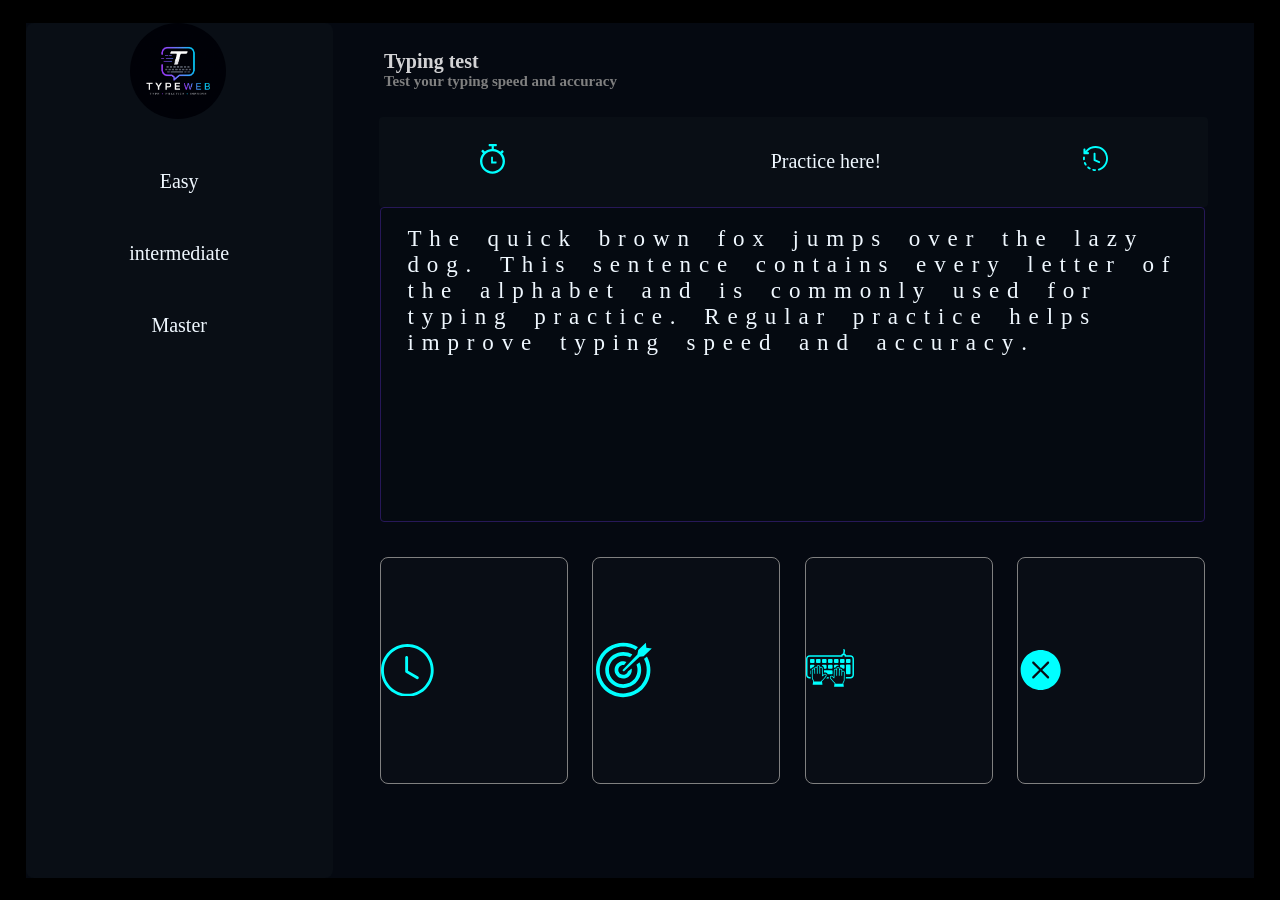
==== index.html @ 0b94d97a "Add files via upload" ====
<!DOCTYPE html>
<html lang="en">

<head>
    <meta charset="UTF-8">
    <meta name="viewport" content="width=device-width, initial-scale=1.0">
    <title>Typing guru</title>
    <link rel="shortcut icon" href="mylogo.png" type="image/x-icon">
    <link rel="stylesheet" href="style.css">
</head>

<body>
    <div class="container">
        <div class="left">
            <div class="lefthead">
                <img src="mylogo.png">
                <h2></h2>
            </div>
            <ul>
                <li class="easy">Easy</li>
                <li class="intermediate">intermediate</li>
                <li class="master">Master</li>
            </ul>
        </div>
        <div class="right">
            <div class="nav">
                <div class="text">
                    <h2>Typing test</h2>
                    <h3>Test your typing speed and accuracy</h3>
                </div>


            </div>
            <div class="timewrap">
                <div class="timebar">
                    <div class="timedisplay">
                        <div class="re ">
                            <?xml version="1.0" encoding="utf-8"?><svg version="1.1" id="Layer_1"
                                xmlns="http://www.w3.org/2000/svg" xmlns:xlink="http://www.w3.org/1999/xlink" x="0px"
                                y="0px" viewBox="0 0 102.85 122.88" style="enable-background:new 0 0 102.85 122.88"
                                xml:space="preserve">
                                <style type="text/css">
                                    .st0 {
                                        fill-rule: evenodd;
                                        clip-rule: evenodd;
                                    }
                                </style>
                                <g>
                                    <path class="st0"
                                        d="M56.91,20.32C67.15,21.4,76.5,25.5,84.05,31.7l5.21-5.44c1.06-1.11,2.84-1.13,3.95-0.06l3.5,3.4 c1.1,1.07,1.12,2.84,0.06,3.94l-5.35,5.58c7.15,8.83,11.44,20.08,11.44,32.32c0,28.4-23.03,51.43-51.43,51.43 C23.03,122.88,0,99.85,0,71.45C0,58.63,4.7,46.9,12.46,37.89l-6.02-5.66c-1.12-1.05-1.15-2.83-0.09-3.94l3.37-3.53 c1.06-1.11,2.83-1.14,3.94-0.09l6.41,6.03c7.81-6.02,17.39-9.84,27.83-10.54V9h-9.9c-1.32,0-2.4-1.08-2.4-2.4V2.4 c0-1.32,1.08-2.4,2.4-2.4h28.8c1.32,0,2.4,1.08,2.4,2.4v4.2c0,1.32-1.08,2.4-2.4,2.4h-9.9V20.32L56.91,20.32z M47.24,52.63h4.39 c0.8,0,1.46,0.66,1.46,1.46v18.35h13.51c0.8,0,1.46,0.66,1.46,1.46v4.39c0,0.8-0.66,1.46-1.46,1.46H45.78V77.6v-5.16V54.09 C45.78,53.28,46.44,52.63,47.24,52.63L47.24,52.63z M51.43,29.69c23.06,0,41.76,18.7,41.76,41.76c0,23.06-18.7,41.76-41.76,41.76 c-23.06,0-41.76-18.7-41.76-41.76C9.67,48.39,28.37,29.69,51.43,29.69L51.43,29.69z" />
                                </g>
                            </svg>

                        </div>
                        <div class="timebox"></div>
                    </div>
                    <div class="practice">Practice here!</div>
                    <div class="re next"><svg xmlns="http://www.w3.org/2000/svg" shape-rendering="geometricPrecision"
                            text-rendering="geometricPrecision" image-rendering="optimizeQuality" fill-rule="evenodd"
                            clip-rule="evenodd" viewBox="0 0 512 512.44">
                            <path fill-rule="nonzero"
                                d="M216.81 155.94c0-10.96 8.88-19.84 19.84-19.84 10.95 0 19.83 8.88 19.83 19.84v120.75l82.65 36.33c10.01 4.41 14.56 16.1 10.15 26.11-4.41 10.02-16.1 14.56-26.11 10.15l-93.5-41.1c-7.51-2.82-12.86-10.07-12.86-18.57V155.94zM9.28 153.53c-.54-1.88-.83-3.87-.83-5.92l.16-73.41c0-11.84 9.59-21.43 21.43-21.43 11.83 0 21.43 9.59 21.43 21.43l-.06 27.86a255.053 255.053 0 0144.08-45.53c16.78-13.47 35.57-25.04 56.18-34.24 64.6-28.81 134.7-28.73 195.83-5.31 60.67 23.24 112.56 69.47 141.51 133.25.56 1.01 1.03 2.07 1.41 3.17 28.09 64.15 27.83 133.6 4.6 194.21-22.33 58.29-65.87 108.46-125.8 137.98-.38.22-.76.42-1.16.62-12.44 6.14-25.46 11.26-38.74 15.3-4.96 1.46-10.12.99-14.68-1.46-15.1-8.13-12.86-30.46 3.53-35.45 8.78-2.7 17.32-5.87 25.67-9.6.41-.21.84-.4 1.27-.58 2-.91 3.99-1.85 5.96-2.82.53-.26 1.07-.5 1.62-.71 50.62-25.1 87.42-67.61 106.34-116.98 19.93-52.04 20.04-111.64-4.41-166.46l-.01-.02c-24.46-54.82-68.84-94.54-120.82-114.45-52.04-19.94-111.63-20.04-166.45 4.41a217.791 217.791 0 00-47.75 29.11 216.133 216.133 0 00-37.71 39.04l17.1-.97c11.83-.65 21.96 8.42 22.61 20.26.65 11.83-8.42 21.96-20.26 22.61l-69.71 3.94c-11.02.6-20.56-7.21-22.34-17.85zm237.66 358.9c17.55.55 26.69-20.55 14.26-32.98-3.57-3.45-7.9-5.35-12.86-5.56-11.92-.39-23.48-1.72-35.19-4.01-7.52-1.44-14.84 1.44-19.39 7.59-8.15 11.46-1.97 27.43 11.85 30.22a256.37 256.37 0 0041.33 4.74zm-119.12-34.22c11.75 6.79 26.54-.08 28.81-13.5 1.23-7.97-2.34-15.6-9.26-19.74-10.27-5.99-19.83-12.71-28.99-20.28-13.76-11.34-34.16.32-31.36 17.95.81 4.7 3.05 8.59 6.69 11.68a255.166 255.166 0 0034.11 23.89zm-88.67-86.32c8.88 14.11 30.17 11.17 34.88-4.84 1.51-5.36.76-10.83-2.17-15.57-6.29-10.03-11.7-20.52-16.31-31.43-6.2-14.74-26.7-15.97-34.56-2.04-2.94 5.15-3.3 11.48-1 16.94 5.36 12.77 11.8 25.21 19.16 36.94zM.66 274.2c.62 8.63 6.81 15.71 15.27 17.51 12.64 2.53 23.99-7.36 23.19-20.23-.85-11.87-.73-23.54.32-35.4.59-7.04-2.49-13.66-8.31-17.67-12.22-8.25-28.69-.5-30.08 14.17a257.06 257.06 0 00-.39 41.62z" />
                        </svg>
                    </div>


                </div>

            </div>
            <div class="para"></div>
            <div class="foot">
                <div class="box one">
                    <div class="onelogo">
                        <?xml version="1.0" encoding="utf-8"?><svg class="oneicon" version="1.1" id="Layer_1"
                            xmlns="http://www.w3.org/2000/svg" xmlns:xlink="http://www.w3.org/1999/xlink" x="0px"
                            y="0px" viewBox="0 0 237.54 237.54" style="enable-background:new 0 0 237.54 237.54"
                            xml:space="preserve">
                            <g>
                                <path
                                    d="M118.77,0c32.8,0,62.49,13.29,83.98,34.79c21.49,21.49,34.79,51.19,34.79,83.98s-13.29,62.49-34.79,83.98 c-21.49,21.49-51.19,34.79-83.98,34.79c-32.8,0-62.49-13.29-83.98-34.79C13.29,181.26,0,151.56,0,118.77s13.29-62.49,34.79-83.98 C56.28,13.29,85.97,0,118.77,0L118.77,0z M109.06,60.2c0-3.59,2.91-6.5,6.5-6.5s6.5,2.91,6.5,6.5v60l45.14,26.76 c3.08,1.82,4.11,5.8,2.29,8.89c-1.82,3.08-5.8,4.11-8.89,2.29l-47.99-28.45c-2.11-1.08-3.55-3.27-3.55-5.79V60.2L109.06,60.2z M193.56,43.98C174.42,24.84,147.98,13,118.77,13c-29.21,0-55.65,11.84-74.79,30.98C24.84,63.12,13,89.56,13,118.77 c0,29.21,11.84,55.65,30.98,74.79c19.14,19.14,45.58,30.98,74.79,30.98c29.21,0,55.65-11.84,74.79-30.98 c19.14-19.14,30.98-45.58,30.98-74.79C224.54,89.56,212.7,63.12,193.56,43.98L193.56,43.98z" />
                            </g>
                        </svg>
                    </div>
                    <div class="onetext"></div>
                </div>
                <div class="box two">
                    <div class="twologo">
                        <?xml version="1.0" encoding="utf-8"?><svg class="twologoicon" version="1.1" id="Layer_1"
                            xmlns="http://www.w3.org/2000/svg" xmlns:xlink="http://www.w3.org/1999/xlink" x="0px"
                            y="0px" width="122.88px" height="119.853px" viewBox="0 0 122.88 119.853"
                            enable-background="new 0 0 122.88 119.853" xml:space="preserve">
                            <g>
                                <path
                                    d="M59.927,0h0.009v0.002c5.902,0.001,11.606,0.855,16.99,2.446c0.861,0.254,1.73,0.534,2.605,0.836 c4.428,1.532,8.614,3.565,12.491,6.029c0.273,0.173,0.354,0.535,0.182,0.808c-0.018,0.027-0.039,0.054-0.06,0.078l-4.288,5.498 c-0.19,0.244-0.536,0.296-0.788,0.125l-0.01-0.006c-1.09-0.673-2.216-1.31-3.372-1.909c-1.165-0.602-2.349-1.16-3.55-1.669 l-0.002-0.001v0.001c-6.206-2.633-13.035-4.09-20.208-4.09h-0.006V8.146c-7.146,0-13.958,1.451-20.152,4.071 c-1.012,0.428-2.005,0.886-2.975,1.371c-5.007,2.504-9.555,5.801-13.48,9.726l-0.004,0.004l-0.027,0.025 c-1.302,1.304-2.535,2.677-3.692,4.113c-1.164,1.445-2.255,2.956-3.262,4.524c-5.177,8.06-8.181,17.652-8.181,27.946v0.006H8.145 c0,7.146,1.451,13.958,4.071,20.152c0.428,1.013,0.886,2.005,1.371,2.975c2.504,5.006,5.801,9.555,9.727,13.48l0.004,0.004 l0.022,0.023c1.304,1.303,2.679,2.537,4.116,3.695c1.445,1.165,2.956,2.255,4.525,3.262c8.06,5.177,17.653,8.181,27.946,8.181 h0.006v0.003c7.148-0.001,13.958-1.451,20.152-4.071c1.013-0.428,2.005-0.886,2.975-1.371c5.007-2.504,9.556-5.801,13.48-9.726 l0.005-0.005l0.03-0.029c1.3-1.303,2.532-2.674,3.688-4.108c1.165-1.445,2.255-2.957,3.262-4.525 c5.178-8.06,8.181-17.652,8.181-27.945v-0.01h0.003c-0.001-4.319-0.532-8.521-1.533-12.537c-0.166-0.669-0.341-1.318-0.523-1.946 c-0.962-3.307-2.247-6.479-3.814-9.478c-0.136-0.259-0.058-0.573,0.172-0.741l5.541-4.381c0.252-0.2,0.619-0.157,0.818,0.096 c0.018,0.022,0.033,0.046,0.046,0.07L112.418,31l0.004,0.008l0.006,0.012l0.001,0c0.661,1.198,1.285,2.425,1.866,3.676 c0.582,1.252,1.121,2.525,1.615,3.814c2.547,6.652,3.943,13.874,3.943,21.418v0.006h-0.002c-0.001,8.271-1.679,16.154-4.711,23.321 c-0.491,1.163-1.021,2.312-1.588,3.443c-2.903,5.805-6.717,11.069-11.251,15.604l-0.004,0.004l-0.022,0.02 c-1.512,1.511-3.105,2.94-4.771,4.283c-1.673,1.349-3.421,2.609-5.234,3.774c-9.33,5.992-20.433,9.471-32.344,9.471h-0.006v-0.002 c-8.271-0.001-16.154-1.679-23.321-4.711c-1.163-0.491-2.312-1.022-3.444-1.589c-5.804-2.902-11.069-6.717-15.604-11.25 l-0.004-0.005l-0.028-0.029c-1.508-1.51-2.935-3.1-4.275-4.763c-1.348-1.673-2.609-3.421-3.773-5.234 C3.479,82.939,0,71.837,0,59.927V59.92h0.002c0.001-8.271,1.679-16.153,4.71-23.321c0.492-1.163,1.022-2.311,1.589-3.444 c2.902-5.804,6.717-11.068,11.25-15.603l0.004-0.004l0.026-0.023c1.51-1.509,3.103-2.938,4.766-4.279 c1.674-1.348,3.421-2.609,5.235-3.773C36.915,3.478,48.017,0,59.927,0L59.927,0z M93.067,16.299l16.77-16.024l1.117,10.807 l11.926,1.491l-17.958,17.401l-8.738,0.75L61.316,63.154l-3.213-2.767l33.027-34.5L93.067,16.299L93.067,16.299z M59.927,40.958 h0.015v0.002c1.128,0.001,2.226,0.098,3.283,0.284c0.123,0.022,0.297,0.055,0.517,0.1h0.003l0,0c0.88,0.18,1.742,0.423,2.579,0.723 c0.304,0.108,0.462,0.442,0.353,0.746c-0.021,0.06-0.053,0.114-0.09,0.162l0.001,0.001l-4.681,6.004 c-0.131,0.169-0.339,0.244-0.538,0.218V49.2l-0.027-0.004v0.001l-0.208-0.025l-0.018-0.003l-0.18-0.019l-0.015-0.002 c-0.312-0.027-0.643-0.042-0.994-0.042h-0.006v-0.003c-1.491,0.001-2.915,0.305-4.209,0.853c-0.214,0.091-0.422,0.187-0.621,0.286 c-1.042,0.521-1.992,1.21-2.815,2.033l-0.004,0.004l-0.027,0.024c-0.264,0.266-0.514,0.547-0.75,0.84 c-0.243,0.301-0.471,0.618-0.682,0.946c-1.08,1.682-1.706,3.687-1.706,5.837v0.006h-0.003c0.001,1.493,0.305,2.916,0.853,4.209 c0.091,0.215,0.187,0.423,0.286,0.621c0.521,1.043,1.211,1.992,2.033,2.814l0.004,0.005l0.024,0.025 c0.266,0.264,0.547,0.516,0.84,0.751c0.301,0.243,0.618,0.472,0.946,0.683c1.683,1.079,3.688,1.706,5.837,1.706h0.006v0.002 c1.493,0,2.917-0.304,4.209-0.852c0.215-0.091,0.422-0.187,0.621-0.286c1.043-0.522,1.992-1.211,2.814-2.034l0.005-0.005 l0.02-0.019c0.146-0.147,0.288-0.296,0.419-0.443s0.268-0.312,0.408-0.49c0.678-0.86,1.229-1.824,1.621-2.861 c0.045-0.121,0.126-0.219,0.227-0.284l7.564-5.982c0.253-0.2,0.619-0.157,0.819,0.096c0.07,0.089,0.109,0.192,0.121,0.297h0.003 l0.005,0.045l0.002,0.031l0.024,0.25v0.007h0.002l0.022,0.272v0.005c0.035,0.48,0.055,0.957,0.055,1.431v0.006h-0.003 c-0.001,2.617-0.532,5.111-1.491,7.379c-0.154,0.365-0.323,0.729-0.503,1.09c-0.921,1.839-2.127,3.506-3.56,4.938l-0.004,0.004 l-0.032,0.027c-0.472,0.47-0.968,0.917-1.485,1.334c-0.53,0.426-1.084,0.826-1.656,1.193c-2.954,1.896-6.466,2.997-10.234,2.997 h-0.006v-0.003c-2.617-0.001-5.111-0.532-7.378-1.491c-0.365-0.154-0.73-0.323-1.09-0.503c-1.839-0.921-3.506-2.127-4.938-3.559 l-0.004-0.004l-0.033-0.036c-0.468-0.471-0.912-0.966-1.328-1.482c-0.427-0.53-0.826-1.083-1.194-1.656 c-1.896-2.953-2.997-6.466-2.997-10.233V59.92h0.002c0.001-2.616,0.533-5.11,1.491-7.377c0.155-0.365,0.323-0.729,0.503-1.09 c0.919-1.836,2.125-3.502,3.559-4.936l0.001-0.001l-0.001-0.001l0.004-0.004c0.475-0.474,0.982-0.929,1.518-1.361 c0.53-0.427,1.083-0.826,1.656-1.194C52.647,42.059,56.161,40.958,59.927,40.958L59.927,40.958z M60.92,49.148 c-0.307-0.038-0.531-0.31-0.512-0.618L60.92,49.148L60.92,49.148z M59.927,20.31h0.01v0.002c3.544,0.001,6.977,0.467,10.238,1.338 c0.531,0.142,1.059,0.295,1.582,0.459c2.685,0.838,5.251,1.958,7.661,3.323c0.28,0.159,0.379,0.516,0.22,0.796 c-0.015,0.024-0.03,0.049-0.048,0.071l-0.003,0.003l-4.344,5.572c-0.182,0.232-0.505,0.29-0.753,0.147l-0.014-0.007 c-0.588-0.307-1.201-0.604-1.838-0.884c-0.641-0.283-1.285-0.543-1.931-0.779c-3.359-1.226-6.991-1.895-10.781-1.895h-0.006v-0.002 c-4.343,0-8.482,0.883-12.247,2.475c-0.594,0.252-1.198,0.531-1.808,0.835l-0.046,0.021c-3.023,1.519-5.771,3.514-8.146,5.888 l-0.004,0.004L37.646,37.7c-0.787,0.789-1.534,1.623-2.235,2.493c-0.707,0.878-1.37,1.797-1.982,2.75 c-3.145,4.898-4.97,10.728-4.97,16.983v0.006h-0.002c0,4.343,0.883,8.483,2.475,12.247c0.26,0.616,0.539,1.22,0.833,1.808 c1.521,3.041,3.525,5.805,5.911,8.191l0.004,0.004c0.802,0.803,1.643,1.559,2.515,2.261c0.878,0.707,1.797,1.37,2.75,1.982 c4.898,3.146,10.729,4.97,16.983,4.97h0.006v0.002c4.343,0,8.483-0.882,12.248-2.474c0.616-0.261,1.22-0.539,1.808-0.834 c3.041-1.521,5.805-3.524,8.191-5.911l0.004-0.004c0.803-0.803,1.559-1.643,2.261-2.515c0.707-0.879,1.37-1.797,1.982-2.751 c3.147-4.899,4.972-10.729,4.972-16.982h-0.002v-0.015h0.002c0-1.941-0.178-3.845-0.516-5.691c-0.051-0.276-0.111-0.578-0.18-0.899 c-0.327-1.535-0.766-3.024-1.303-4.456c-0.096-0.257,0-0.539,0.217-0.687l5.663-4.478c0.253-0.2,0.619-0.157,0.818,0.096 c0.03,0.039,0.054,0.078,0.073,0.12l0.001,0l0.004,0.01l0.004,0.008l0.001-0.001c0.295,0.669,0.579,1.365,0.85,2.086 c0.267,0.712,0.513,1.427,0.734,2.143c1.155,3.719,1.778,7.67,1.778,11.763v0.006h-0.003c0,5.467-1.109,10.678-3.113,15.415 c-0.324,0.767-0.676,1.527-1.051,2.277c-1.919,3.838-4.44,7.318-7.437,10.314l-0.005,0.004l-0.022,0.021 c-0.998,0.995-2.048,1.939-3.146,2.824c-1.106,0.892-2.262,1.725-3.46,2.494c-6.17,3.962-13.509,6.261-21.381,6.261h-0.006V99.54 c-5.467-0.001-10.678-1.109-15.416-3.113c-0.767-0.325-1.527-0.676-2.277-1.051c-3.837-1.92-7.318-4.44-10.315-7.437l-0.004-0.004 l-0.028-0.03c-0.993-0.995-1.934-2.043-2.816-3.139c-0.892-1.106-1.725-2.262-2.495-3.46c-3.962-6.169-6.261-13.509-6.261-21.38 V59.92h0.002c0.001-5.467,1.111-10.678,3.115-15.416c0.324-0.767,0.675-1.527,1.05-2.277c1.918-3.835,4.439-7.314,7.436-10.312 l0.001-0.001l-0.001-0.001l0.004-0.004l0.026-0.024c0.996-0.995,2.046-1.937,3.142-2.82c1.107-0.892,2.262-1.725,3.46-2.494 C44.715,22.609,52.056,20.31,59.927,20.31L59.927,20.31z" />
                            </g>
                        </svg>
                    </div>
                    <div class="twotext"></div>
                </div>
                <div class="box three">
                    <div class="logothree">
                        <?xml version="1.0" encoding="utf-8"?><svg class="threeicon" version="1.1" id="Layer_1"
                            xmlns="http://www.w3.org/2000/svg" xmlns:xlink="http://www.w3.org/1999/xlink" x="0px"
                            y="0px" viewBox="0 0 122.88 96.67" style="enable-background:new 0 0 122.88 96.67"
                            xml:space="preserve">
                            <g>
                                <path
                                    d="M19.05,50.25c0.83-0.01,1.62,0.23,2.28,0.65l-0.02-1.12c-0.02-1.15,0.44-2.19,1.19-2.95c0.75-0.76,1.78-1.24,2.93-1.26 c0,0,0,0,0.01,0c0.85-0.01,1.68,0.24,2.39,0.72l-0.01-0.9c-0.02-1.15,0.44-2.19,1.19-2.95c0.75-0.76,1.78-1.24,2.93-1.26 s2.19,0.44,2.95,1.19c0.76,0.75,1.24,1.78,1.26,2.93v0.91c0.66-0.46,1.46-0.74,2.32-0.75c1.15-0.02,2.19,0.44,2.95,1.19 c0.76,0.75,1.24,1.78,1.26,2.93l0.24,15.2c0.06,0.35,0.09,0.69,0.09,1.04l0,0l0.02,1.16l0.1-0.1c0.71-0.68,1.4-1.39,1.66-1.66 c1.75-1.8,3.66-2.2,5.18-1.73c0.68,0.21,1.29,0.59,1.76,1.1c0.47,0.5,0.82,1.14,1,1.84c0.42,1.68-0.09,3.8-2.16,5.69 c-3.38,3.38-5.56,7.27-9.64,10.28l0.13,1.13h0.09l1.01,7.89H17.08l1.14-7.89h0.12l0.17-1.22c-1.3-2.79-3.24-5.3-3.28-8.36 c-0.1-8.02-0.19-11.46-0.29-19.48c-0.02-1.15,0.44-2.19,1.19-2.95C16.87,50.75,17.9,50.27,19.05,50.25L19.05,50.25L19.05,50.25 L19.05,50.25z M95.03,55.5c-0.83-0.01-1.62,0.23-2.28,0.65l0.02-1.12c0.02-1.15-0.44-2.19-1.19-2.95 c-0.75-0.76-1.78-1.24-2.93-1.26c0,0,0,0-0.01,0c-0.85-0.01-1.68,0.24-2.39,0.72l0.01-0.9c0.02-1.15-0.44-2.19-1.19-2.95 s-1.78-1.24-2.93-1.26c-1.15-0.02-2.19,0.44-2.95,1.19c-0.76,0.74-1.24,1.78-1.26,2.93v0.91c-0.66-0.46-1.46-0.74-2.32-0.75 c-1.15-0.02-2.19,0.44-2.95,1.19c-0.76,0.75-1.24,1.78-1.26,2.93l-0.24,15.2c-0.05,0.34-0.09,0.69-0.09,1.04l0,0l-0.02,1.16 l-0.1-0.1c-0.71-0.68-1.4-1.39-1.66-1.66c-1.75-1.8-3.66-2.2-5.18-1.74c-0.68,0.21-1.29,0.59-1.76,1.1c-0.47,0.5-0.82,1.14-1,1.84 c-0.42,1.68,0.09,3.8,2.16,5.69c3.38,3.38,5.56,7.27,9.64,10.28l-0.13,1.13h-0.09l-1.01,7.89h25.05l-1.13-7.89h-0.12l-0.17-1.23 c1.3-2.79,3.24-5.3,3.28-8.36c0.1-8.02,0.2-11.46,0.29-19.48c0.02-1.15-0.44-2.19-1.19-2.95C97.21,55.99,96.18,55.51,95.03,55.5 L95.03,55.5L95.03,55.5L95.03,55.5z M95.06,12.24c0.08-1.55,0.32-3.09,0.55-4.66c0.5-3.3,1.01-1.88-0.11-5.02 c-0.36-0.99,0.16-2.09,1.15-2.44c0.99-0.36,2.09,0.16,2.44,1.15c1.46,4.07,0.88,3.12,0.31,6.88c-0.21,1.39-0.42,2.76-0.5,4.09l0,0 c0.99,0,1.89,0.4,2.54,1.05c0.05,0.05,0.1,0.1,0.14,0.16c0.57,0.64,0.91,1.47,0.91,2.38v0.19h11.33c2.49,0,4.76,1.02,6.4,2.66 c1.64,1.64,2.66,3.91,2.66,6.4v41.35c0,2.49-1.02,4.76-2.66,6.4c-1.64,1.64-3.91,2.66-6.4,2.66h-11.64 c0.02-1.37,0.04-2.62,0.06-3.82h11.58c1.44,0,2.74-0.59,3.69-1.54s1.54-2.25,1.54-3.69V25.09c0-1.44-0.59-2.74-1.54-3.69 c-0.95-0.95-2.25-1.54-3.69-1.54h-13.24c-1.06,0-1.92-0.86-1.92-1.92v-1.87h-4.49v1.87c0,1.06-0.86,1.92-1.92,1.92l0,0H9.06 c-1.44,0-2.74,0.59-3.69,1.54s-1.54,2.25-1.54,3.69v41.35c0,1.44,0.59,2.74,1.54,3.69s2.25,1.54,3.69,1.54h2.85l0.03,2.3 c0.01,0.53,0.05,1.03,0.12,1.52h-3c-2.49,0-4.76-1.02-6.4-2.66C1.02,71.2,0,68.93,0,66.44V25.09c0-2.49,1.02-4.76,2.66-6.4 s3.91-2.66,6.4-2.66h81.27v-0.19c0-0.98,0.4-1.88,1.05-2.53l0,0l0,0l0,0c0.65-0.65,1.55-1.05,2.53-1.05h1.15V12.24L95.06,12.24z M58.41,75.49h-6.52c0.31-0.34,0.64-0.68,0.98-1.02l-0.01-0.01c0.95-0.89,1.67-1.83,2.19-2.79h2.98 C57.85,72.88,57.96,74.18,58.41,75.49L58.41,75.49z M12.26,25.75h7.75c1.06,0,1.92,0.86,1.92,1.92v6.54c0,1.06-0.86,1.92-1.92,1.92 h-7.75c-1.06,0-1.92-0.86-1.92-1.92v-6.54C10.34,26.61,11.2,25.75,12.26,25.75L12.26,25.75L12.26,25.75z M27.61,25.75h7.75 c1.06,0,1.92,0.86,1.92,1.92v6.54c0,1.06-0.86,1.92-1.92,1.92h-7.75c-1.06,0-1.92-0.86-1.92-1.92v-6.54 C25.69,26.61,26.55,25.75,27.61,25.75L27.61,25.75L27.61,25.75z M42.97,25.75h7.75c1.06,0,1.92,0.86,1.92,1.92v6.54 c0,1.06-0.86,1.92-1.92,1.92h-7.75c-1.06,0-1.92-0.86-1.92-1.92v-6.54C41.05,26.61,41.91,25.75,42.97,25.75L42.97,25.75 L42.97,25.75z M58.33,25.75h7.75c1.06,0,1.92,0.86,1.92,1.92v6.54c0,1.06-0.86,1.92-1.92,1.92h-7.75c-1.06,0-1.92-0.86-1.92-1.92 v-6.54C56.41,26.61,57.26,25.75,58.33,25.75L58.33,25.75L58.33,25.75z M73.69,25.75h7.75c1.06,0,1.92,0.86,1.92,1.92v6.54 c0,1.06-0.86,1.92-1.92,1.92h-7.75c-1.06,0-1.92-0.86-1.92-1.92v-6.54C71.77,26.61,72.63,25.75,73.69,25.75L73.69,25.75 L73.69,25.75z M89.04,25.75h7.75c1.06,0,1.92,0.86,1.92,1.92v6.54c0,1.06-0.86,1.92-1.92,1.92h-7.75c-1.06,0-1.92-0.86-1.92-1.92 v-6.54C87.13,26.61,87.99,25.75,89.04,25.75L89.04,25.75L89.04,25.75z M104.4,25.75h7.75c1.06,0,1.92,0.86,1.92,1.92v6.54 c0,1.06-0.86,1.92-1.92,1.92h-7.75c-1.06,0-1.92-0.86-1.92-1.92v-6.54C102.48,26.61,103.34,25.75,104.4,25.75L104.4,25.75 L104.4,25.75z M104.4,39.87h7.75c1.06,0,1.92,0.87,1.92,1.94v20.68c0,1.07-0.86,1.94-1.92,1.94h-7.75c-1.06,0-1.92-0.87-1.92-1.94 V41.81C102.48,40.74,103.34,39.87,104.4,39.87L104.4,39.87L104.4,39.87z M12.26,40.04h7.75c1.06,0,1.92,0.86,1.92,1.92v1.24 c-0.66,0.36-1.26,0.81-1.78,1.35c-0.68,0.7-1.23,1.53-1.6,2.45c-1.87,0.15-3.54,0.98-4.77,2.24c-0.35,0.36-0.67,0.76-0.95,1.19 h-0.57c-1.06,0-1.92-0.86-1.92-1.92v-6.54C10.34,40.9,11.2,40.04,12.26,40.04L12.26,40.04L12.26,40.04z M42.97,40.04h7.75 c1.06,0,1.92,0.86,1.92,1.92v6.54c0,1.06-0.86,1.92-1.92,1.92h-4.74l-0.01-0.84c-0.01-1.02-0.23-1.98-0.6-2.85 c-0.39-0.91-0.96-1.73-1.65-2.41c-0.7-0.69-1.53-1.24-2.45-1.61c-0.07-0.03-0.14-0.06-0.22-0.08v-0.68 C41.05,40.9,41.91,40.04,42.97,40.04L42.97,40.04L42.97,40.04z M58.33,40.04h7.75c1.06,0,1.92,0.86,1.92,1.92v6.54 c0,1.06-0.86,1.92-1.92,1.92h-7.75c-1.06,0-1.92-0.86-1.92-1.92v-6.54C56.41,40.9,57.26,40.04,58.33,40.04L58.33,40.04L58.33,40.04 z M73.69,40.04h7.75c1.06,0,1.92,0.86,1.92,1.92v1.31c-0.38-0.06-0.77-0.1-1.17-0.1c-1.02-0.01-1.98,0.18-2.86,0.53 c-0.92,0.37-1.75,0.92-2.46,1.61c-0.62,0.61-1.14,1.33-1.52,2.14c-0.9,0.03-1.75,0.21-2.54,0.53c-0.36,0.15-0.71,0.32-1.04,0.52 v-6.52C71.77,40.9,72.63,40.04,73.69,40.04L73.69,40.04L73.69,40.04z M89.04,40.04h7.75c1.06,0,1.92,0.86,1.92,1.92v6.54 c0,1.06-0.86,1.92-1.92,1.92h-2.3c-0.17-0.22-0.36-0.43-0.55-0.63c-0.68-0.69-1.5-1.26-2.41-1.65c-0.8-0.34-1.68-0.55-2.61-0.59 c-0.36-0.8-0.86-1.52-1.47-2.14c-0.11-0.11-0.21-0.21-0.33-0.31v-3.13C87.13,40.9,87.99,40.04,89.04,40.04L89.04,40.04L89.04,40.04 z M11.8,64.5c-0.84-0.21-1.46-0.96-1.46-1.87V56.1c0-0.85,0.55-1.57,1.31-1.82c0,0.09,0,0.17,0,0.26c0.05,4.08,0.1,6.94,0.15,9.81 L11.8,64.5L11.8,64.5z M46.04,54.18h20.05c1.05,0,1.9,0.86,1.9,1.92v6.54c0,1.06-0.85,1.92-1.9,1.92H55.54 c-0.1-0.24-0.21-0.48-0.34-0.7c-0.28-0.52-0.63-1.01-1.02-1.45l-0.07-0.08c-0.44-0.48-0.94-0.89-1.49-1.23 c-0.52-0.33-1.11-0.59-1.74-0.79l0,0l-0.01,0c-1.44-0.44-3.04-0.45-4.67,0.09l-0.07,0.02L46.04,54.18L46.04,54.18z M75.08,88.78 l0.21-1.59l0,0c-3.64-3.08-8.99-9.69-10.36-11.1c-0.03-0.03-0.06-0.06-0.09-0.09c-1.05-0.95-2-2.4-1.63-3.88 c0.1-0.39,0.29-0.74,0.54-1.01c0.25-0.27,0.56-0.47,0.93-0.58c0.9-0.27,2.09,0.03,3.28,1.25c0.28,0.28,1,1.02,1.7,1.7 c0.67,0.64,1.35,1.26,1.8,1.51c0.15,0.1,0.33,0.17,0.52,0.17l0,0l0.75-0.35l0.27-3.72c0.09-6.97,0.22-9.25,0.3-16.24 c0.01-0.62,0.27-1.18,0.69-1.59c0.42-0.41,0.99-0.65,1.61-0.64c0.62,0.01,1.19,0.27,1.59,0.68s0.66,0.99,0.65,1.61l-0.16,13.57 l1.96,0.02l0.22-17.93c0.01-0.62,0.27-1.18,0.68-1.59c0.42-0.41,0.99-0.66,1.61-0.65c0.62,0.01,1.19,0.27,1.59,0.69 c0.41,0.42,0.66,0.99,0.65,1.61l-0.21,17.92l2,0.02l0.16-13.61c0.01-0.62,0.27-1.19,0.69-1.59c0.41-0.41,0.98-0.65,1.6-0.64 c0.62,0.01,1.19,0.27,1.59,0.69c0.41,0.42,0.66,0.99,0.65,1.61l-0.17,13.61l1.89,0.02l0.11-9c0.01-0.62,0.27-1.19,0.68-1.59 s0.99-0.66,1.61-0.65c0.62,0.01,1.19,0.27,1.59,0.69c0.41,0.42,0.65,0.99,0.64,1.61l-0.11,9c-0.06,5.02-0.12,5.46-0.18,10.48 c-0.02,2.1-2.22,5.83-3.17,7.86c-0.08,0.16-0.1,0.34-0.08,0.51l0,0l0.18,1.24H75.08L75.08,88.78z M39,83.54l-0.21-1.59l0,0 c3.64-3.08,8.99-9.69,10.35-11.1c0.03-0.03,0.06-0.06,0.09-0.09c1.05-0.95,2-2.4,1.63-3.88c-0.1-0.39-0.29-0.74-0.54-1.01 c-0.25-0.28-0.56-0.47-0.93-0.58c-0.9-0.28-2.09,0.03-3.28,1.25c-0.27,0.28-1,1.02-1.7,1.7c-0.67,0.64-1.35,1.26-1.8,1.52 c-0.15,0.1-0.33,0.16-0.52,0.16l0,0l-0.75-0.35l-0.27-3.72c-0.09-6.97-0.22-9.24-0.3-16.24c-0.01-0.62-0.27-1.19-0.69-1.59 c-0.42-0.41-0.99-0.65-1.61-0.64c-0.62,0.01-1.19,0.27-1.59,0.68c-0.41,0.42-0.66,0.99-0.65,1.61l0.17,13.56l-1.95,0.02 l-0.22-17.93c-0.01-0.62-0.27-1.19-0.68-1.59c-0.42-0.41-0.99-0.66-1.61-0.65c-0.62,0.01-1.19,0.27-1.59,0.69 c-0.41,0.42-0.66,0.99-0.65,1.61l0.21,17.92l-2,0.02L27.74,49.7c-0.01-0.62-0.27-1.18-0.69-1.59c-0.41-0.41-0.98-0.65-1.6-0.64 c-0.62,0.01-1.19,0.27-1.59,0.69c-0.41,0.42-0.66,0.99-0.65,1.61l0.17,13.61l-1.89,0.02l-0.11-9c-0.01-0.62-0.27-1.19-0.68-1.59 c-0.42-0.41-0.99-0.66-1.61-0.65s-1.19,0.27-1.59,0.69c-0.41,0.42-0.65,0.99-0.64,1.61l0.11,9c0.06,5.02,0.12,5.46,0.18,10.48 c0.02,2.1,2.22,5.83,3.17,7.86c0.08,0.17,0.1,0.35,0.08,0.51l0,0l-0.18,1.24H39L39,83.54z" />
                            </g>
                        </svg>
                    </div>
                    <div class="threetext"></div>
                </div>
                <div class="box four">
                    <div class="fourlogo">
                        <?xml version="1.0" encoding="utf-8"?><svg class="fouricon" version="1.1" id="Layer_1"
                            xmlns="http://www.w3.org/2000/svg" xmlns:xlink="http://www.w3.org/1999/xlink" x="0px"
                            y="0px" width="122.881px" height="122.88px" viewBox="0 0 122.881 122.88"
                            enable-background="new 0 0 122.881 122.88" xml:space="preserve">
                            <g>
                                <path fill-rule="evenodd" clip-rule="evenodd"
                                    d="M61.44,0c33.933,0,61.441,27.507,61.441,61.439 c0,33.933-27.508,61.44-61.441,61.44C27.508,122.88,0,95.372,0,61.439C0,27.507,27.508,0,61.44,0L61.44,0z M81.719,36.226 c1.363-1.363,3.572-1.363,4.936,0c1.363,1.363,1.363,3.573,0,4.936L66.375,61.439l20.279,20.278c1.363,1.363,1.363,3.573,0,4.937 c-1.363,1.362-3.572,1.362-4.936,0L61.44,66.376L41.162,86.654c-1.362,1.362-3.573,1.362-4.936,0c-1.363-1.363-1.363-3.573,0-4.937 l20.278-20.278L36.226,41.162c-1.363-1.363-1.363-3.573,0-4.936c1.363-1.363,3.573-1.363,4.936,0L61.44,56.504L81.719,36.226 L81.719,36.226z" />
                            </g>
                        </svg>
                    </div>
                      <div class="fourtext"></div>
                </div>
              
            </div>
        </div>
            <script src="script.js"></script>

</body>

</html>
---- style.css ----
*{
    padding:0;
    margin:0;
}

body{
    background-color: black;
    display: flex;
    align-items: center;
    justify-content: center;
    height: 100vh;

}
.container{
    height: 95vh;
    width:96vw;
    background-color: #050911;
  
   position: relative;
   overflow: hidden;

    

}
.left{
    background-color: #090e15;
    height: 100%;
    width:25%;
    position: absolute;
    border-radius: .5rem;

    
}
.lefthead img{
    width:6rem;
    border-radius: 60px;
    max-width: 80%;
    
    
}
.lefthead{
   
    color: #d3d3d5;
    display: flex;

     align-items: center; 
     justify-content: center;
     font-size: clamp(5px,5vw,15px);
     gap:3px;

}
.left ul{
    display: flex;
    flex-direction: column;
    align-items: center;
    justify-content: center;
    gap:2vh;
    font-size: clamp(5px,5vw,20px);
    margin-top:4vh ;
    
    
}
.left ul li{
    display: flex;
    color: aliceblue;
    align-items: center;
    justify-content: center;
    height: 6vh;
    width:80%;
    /* background-color: aqua; */
    border-radius: 5px;

}
.left ul li:hover{
    background-color: #5121c7;
    /* border: 1px solid white; */
}
.right{
    height: 100%;
    width:75%;
    position: absolute;
    right: 0;
}
.text{
    margin-top: 3vh;
}
.text h2{
    color:#d3d3d5;
    font-size: clamp(5px,  5vw,20px);
    margin-left: 4vw;
}
.text h3{
    color: gray;
    font-size: clamp(5px ,5vw,15px);
    margin-left: 4vw;

}
.timewrap{
    height:10vh;
    width:100%;
    /* background-color: aliceblue; */
    display: flex;
    align-items: center;
    justify-content: center;
    margin-top: 3vh;
}

.timebar{
    height: 100%;
    width:90%;
    display: flex;
    align-items: center;
    justify-content: space-around;
    background-color: #090e15;
    color: aliceblue;
    font-size: clamp(5px,5vw,20px);
    border-radius: 
    4px;
    
}
.timebox{
    height:100%;
    width:5vw;
    /* background-color: aliceblue; */
    color: aliceblue;
    font-size: clamp(5px,5vw,20px);
    display: flex;
    align-items: center;
    justify-content: center;

}
.re{
    width:25px;
    fill: aqua;
    max-width: 80%;
   
    
}
.timedisplay{
    display: flex;
    align-items: center;

    height: 100%;
    width:7vw;

}
.para{
    height: 35vh;
    width:89.5%;
    background-color:#050a11;
    margin-left: 3.7vw;
    border-radius: 4px;
    border: .5px solid #271858;
    overflow-y: auto;
    overflow-x: hidden;
}
.para::-webkit-scrollbar{
    display: none;
}
.foot{
    height: 25vh;
    width:89.5%;
    display: flex;
    align-items: center;
    justify-content: space-around;
    margin-left: 3.7vw;
        gap:1.9vw;
        margin-top: 4vh;
}
.box{
    height:25vh;
    width:23%;

    background-color:#090d15;
    border: .5px solid grey;
    border-radius: 8px;
    display: flex;
    align-items: center;
    justify-content: center;

    
}
.oneicon{
    width:53px;
    max-width: 100%;
    fill: aqua;

    
}
.twologoicon{
    width: 76px;
    max-width:100%;
    fill: aqua;
}
.threeicon{
    width: 55px;
  max-width: 100%;
    fill: aqua;
}
.fouricon{
    height: 40px;
     max-width: 100%; 

fill: aqua;}
.para{
    box-sizing: border-box;
    padding: 2%;
}
.para span{
    margin-left: 1%;
    font-size: clamp(5px,5vw,23px);
    color: aliceblue;
    
}
.active{
    border-left: 4px solid #5121c7 ;
}
.onelogo{
    width:30%;
    height: 100%;
    display: flex;
    align-items: center;
     justify-content: center; 

}
.onetext{
    width: 60%;
    height: 100%;
    display: flex;
     align-items: center; 
     margin-right: 15%;
  
    
     justify-content: center; 
   
    color: aliceblue;
     flex-direction: column;
     gap:1vh;
}
.onetext h3{
    color: lightgray;
}
.onetext h1{
    color:aliceblue;
}
.twotext{
    width: 60%;
    height: 100%;
    display: flex;
     align-items: center; 
     

    
     justify-content: center; 
    color: aliceblue;
     flex-direction: column;
     gap: 2vh;
     margin-left: 1vw;

}
.twotext h3{
    color: lightgray;
}
.twotext h1{
    color: aliceblue;
}
.twologo{
    width:30%;
    height: 100%;
    display: flex;
    align-items: center;
    justify-content: center;
    

}
.threelogo{
     width:30%;
    height: 100%;
    display: flex;
   
     align-items: center; 
    justify-content: center;

}
.threetext{
      width: 60%;
    height: 100%;
    display: flex;
    gap:2vh;
    align-items: center; 
    margin-right: 15%;
    
     justify-content: center; 
    color: aliceblue;
     flex-direction: column;
     margin-left: 1vw;
    
    
    

    
}
.threetext h3{
    color: lightgray;
}
.threetext h1{
    color: aliceblue;
}
.fourlogo{
 width:30%;
    height: 100%;
    display: flex;
   
    align-items: center;
    justify-content: center;    
}
.fourtext{
      width: 60%;
    height: 100%;
    display: flex;
    gap:2vh;
     align-items: center; 
     margin-right: 20%;
    
     justify-content: center; 
    color: aliceblue;
     flex-direction: column;
     margin-left: 1vw;

}
.fourtext h3{
    color:lightgray;
}
.fourtext h1{
    color: aliceblue;
}
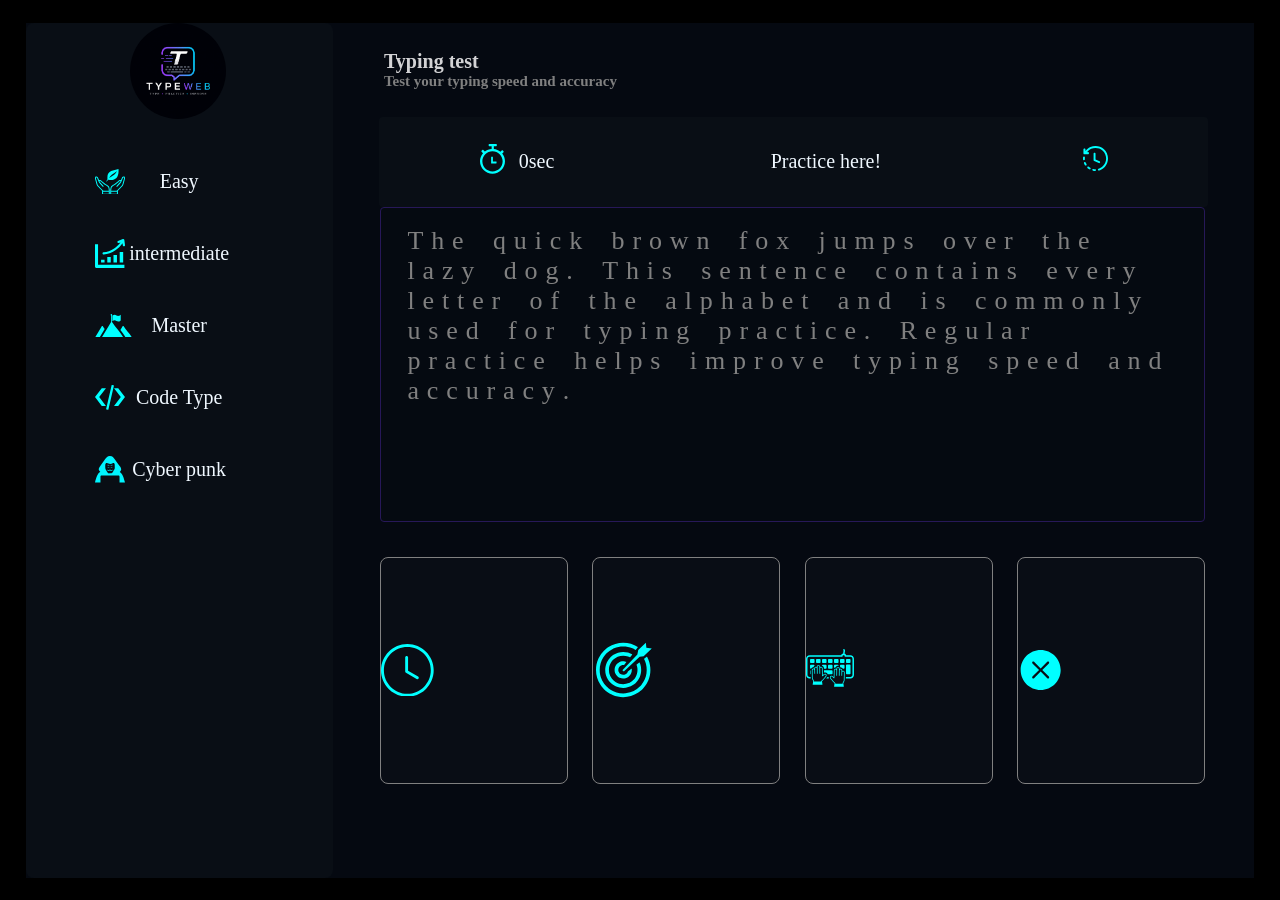
==== commit c13c6c51: "Add files via upload" ====
--- a/index.html
+++ b/index.html
@@ -1,12 +1,47 @@
 <!DOCTYPE html>
 <html lang="en">
 
+
 <head>
+    <!-- Character encoding -->
     <meta charset="UTF-8">
+
+    <!-- Mobile responsiveness -->
     <meta name="viewport" content="width=device-width, initial-scale=1.0">
-    <title>Typing guru</title>
+
+    <!-- Title shown in browser tab and Google -->
+    <title>Free Typing Speed Test & Practice | Improve WPM Online</title>
+
+    <!-- Description shown in Google search results -->
+    <meta name="description"
+        content="Practice typing online for free. Test your typing speed, improve your WPM and accuracy, and become a faster typist with interactive typing exercises.">
+
+    <!-- Keywords -->
+    <meta name="keywords"
+        content="typing test, typing speed test, typing practice, WPM test, online typing, typing tutor, keyboard practice, improve typing speed">
+
+    <!-- Author -->
+    <meta name="author" content="Rajat Sharma">
+
+    <!-- Search engine instructions -->
+    <meta name="robots" content="index, follow">
+
+    <!-- Browser theme color -->
+    <meta name="theme-color" content="#0f172a">
+
+    <!-- Open Graph (for WhatsApp, Facebook, Discord, etc.) -->
+    <meta property="og:title" content="Free Typing Speed Test & Practice">
+    <meta property="og:description"
+        content="Test your typing speed, improve accuracy, and practice typing online for free.">
+    <meta property="og:type" content="website">
+
+    <!-- Twitter preview -->
+    <meta name="twitter:card" content="summary_large_image">
+
+    <!-- <title>Typing guru</title> -->
     <link rel="shortcut icon" href="mylogo.png" type="image/x-icon">
     <link rel="stylesheet" href="style.css">
+    <link href="https://fonts.googleapis.com/css2?family=JetBrains+Mono&display=swap" rel="stylesheet">
 </head>
 
 <body>
@@ -17,9 +52,62 @@
                 <h2></h2>
             </div>
             <ul>
-                <li class="easy">Easy</li>
-                <li class="intermediate">intermediate</li>
-                <li class="master">Master</li>
+                <li class="easy">
+                    <?xml version="1.0" encoding="utf-8"?><svg class="easyicon" version="1.1" id="Layer_1"
+                        xmlns="http://www.w3.org/2000/svg" xmlns:xlink="http://www.w3.org/1999/xlink" x="0px" y="0px"
+                        viewBox="0 0 122.88 105.16" style="enable-background:new 0 0 122.88 105.16"
+                        xml:space="preserve">
+                        <g>
+                            <path
+                                d="M66.41,88.93h21.91c1.76-1.75,3.69-3.57,5.65-5.42c4.11-3.89,8.4-7.95,12.81-13.03c5.04-5.81,5.58-7.82,7.11-13.51 c0.29-1.07,0.61-2.27,1.03-3.76l2.62-9.21l0.03-0.1c1.4-4.1,1.51-6.81,0.93-8.37c-0.18-0.48-0.41-0.8-0.68-0.97 c-0.21-0.14-0.49-0.19-0.78-0.16c-0.68,0.07-1.45,0.5-2.15,1.27l-7.78,18.53c-0.07,0.17-0.17,0.33-0.28,0.47 c-0.46,0.83-1.08,1.64-1.88,2.41l-13.8,15.39c-0.75,0.84-2.04,0.91-2.87,0.16c-0.84-0.75-0.91-2.04-0.16-2.87l13.81-15.39 c0.06-0.07,0.12-0.14,0.19-0.2c1.43-1.36,1.88-2.83,1.63-3.9c-0.08-0.33-0.22-0.61-0.42-0.8c-0.19-0.17-0.44-0.29-0.75-0.32v0 c-1.23-0.13-3.04,0.78-5.25,3.39l0,0c-0.06,0.07-0.13,0.14-0.2,0.21l-5.35,4.72l-0.03,0.03c-5.79,5.48-8.28,6.78-12.82,9.15 c-0.95,0.5-1.99,1.04-3.28,1.74c-0.51,0.28-1.01,0.62-1.5,0.99c-0.52,0.4-1.02,0.81-1.49,1.21c-2.4,2.02-3.66,3.66-4.38,5.47 c-0.75,1.88-1.02,4.17-1.39,7.31c-0.15,1.27-0.26,2.52-0.35,3.77C66.47,87.74,66.44,88.34,66.41,88.93L66.41,88.93z M51.47,42.28 c-2.18,2.9-4.05,5.32-5.06,8.09c-0.99,2.7-1.39,3.94,0.85,1.13c2.09-2.61,4.05-5.15,6.9-7.55c0.2,0.05,0.42,0.09,0.64,0.14 C80.67,49.23,99.5,37.6,96.19,0C76.28,6.9,48.07,4.09,50.99,39.43C51.1,40.74,51.2,41.64,51.47,42.28L51.47,42.28z M58.41,36.63 c6.5-14,23.2-18.8,31.48-28.37C80.9,25.79,75.99,25.02,58.41,36.63L58.41,36.63L58.41,36.63z M56.47,88.93H34.55 c-1.76-1.75-3.69-3.57-5.65-5.42c-4.11-3.89-8.4-7.95-12.81-13.03c-5.04-5.81-5.58-7.82-7.11-13.51C8.7,55.9,8.38,54.7,7.96,53.21 L5.34,44l-0.03-0.1c-1.4-4.1-1.51-6.81-0.93-8.37c0.18-0.48,0.41-0.8,0.68-0.97c0.21-0.14,0.49-0.19,0.78-0.16 C6.53,34.46,7.3,34.9,8,35.66l7.78,18.53c0.07,0.17,0.17,0.33,0.28,0.47c0.46,0.83,1.08,1.64,1.88,2.41l13.8,15.39 c0.75,0.84,2.04,0.91,2.87,0.16c0.84-0.75,0.91-2.04,0.16-2.87L20.96,54.35c-0.06-0.07-0.12-0.14-0.19-0.2 c-1.43-1.36-1.88-2.83-1.63-3.9c0.08-0.33,0.22-0.61,0.42-0.8c0.19-0.17,0.44-0.29,0.75-0.32v0c1.23-0.13,3.05,0.78,5.25,3.39l0,0 c0.06,0.07,0.13,0.14,0.2,0.21l5.35,4.72l0.03,0.03c5.79,5.48,8.28,6.78,12.82,9.15c0.95,0.5,1.99,1.04,3.28,1.74 c0.51,0.28,1.01,0.62,1.5,0.99c0.52,0.4,1.02,0.81,1.49,1.21c2.4,2.02,3.66,3.66,4.38,5.47c0.75,1.88,1.02,4.17,1.39,7.31 c0.15,1.27,0.26,2.52,0.35,3.77C56.41,87.74,56.44,88.34,56.47,88.93L56.47,88.93z M29.45,89.63c-0.31,0.36-0.5,0.83-0.5,1.34 v12.14c0,1.13,0.92,2.04,2.04,2.04h27.58c1.13,0,2.04-0.92,2.04-2.04V90.86c0-1.3-0.08-2.7-0.17-4c-0.09-1.33-0.21-2.65-0.36-3.96 c-0.4-3.43-0.7-5.94-1.66-8.35c-0.99-2.47-2.58-4.6-5.53-7.09c-0.54-0.46-1.09-0.92-1.67-1.35c-0.61-0.46-1.27-0.9-2.01-1.31 c-1.2-0.65-2.32-1.24-3.34-1.78c-4.2-2.2-6.5-3.4-11.91-8.52c-0.04-0.04-0.09-0.08-0.13-0.11l-5.22-4.61 c-3.19-3.73-6.31-4.97-8.7-4.71l-0.01,0v0c-1.17,0.12-2.17,0.58-2.97,1.28L11.65,33.8l-0.01,0c-0.08-0.18-0.18-0.35-0.31-0.51 c-1.46-1.75-3.31-2.77-5.08-2.95c-1.21-0.12-2.38,0.14-3.4,0.8c-0.97,0.63-1.77,1.61-2.27,2.96c-0.88,2.35-0.86,6,0.86,11.05 l2.6,9.15c0.38,1.32,0.71,2.59,1.02,3.71c1.7,6.35,2.3,8.6,7.97,15.12c4.49,5.17,8.88,9.33,13.1,13.32 C27.23,87.51,28.33,88.55,29.45,89.63L29.45,89.63z M33.35,93.01c0.27,0.06,0.55,0.06,0.83,0h22.34v8.06H33.03v-8.06H33.35 L33.35,93.01z M93.43,89.63c0.31,0.36,0.5,0.83,0.5,1.34v12.14c0,1.13-0.91,2.04-2.04,2.04H64.32c-1.13,0-2.04-0.92-2.04-2.04 V90.86c0-0.07,0-0.15,0.01-0.22c0.03-1.31,0.08-2.58,0.16-3.78c0.09-1.33,0.21-2.65,0.36-3.96c0.4-3.43,0.7-5.94,1.66-8.35 c0.99-2.47,2.58-4.6,5.53-7.09c0.54-0.46,1.09-0.92,1.67-1.35c0.61-0.46,1.27-0.9,2.01-1.31c1.2-0.65,2.32-1.24,3.34-1.78 c4.2-2.2,6.5-3.4,11.91-8.52c0.04-0.04,0.09-0.08,0.13-0.11l5.22-4.61c3.19-3.73,6.31-4.97,8.7-4.71l0.01,0v0 c1.17,0.12,2.17,0.58,2.97,1.28l5.27-12.56l0.01,0c0.08-0.18,0.18-0.35,0.31-0.51c1.46-1.75,3.31-2.77,5.08-2.95 c1.21-0.12,2.38,0.14,3.4,0.8c0.97,0.63,1.77,1.61,2.27,2.96c0.88,2.35,0.86,6-0.86,11.05l-2.6,9.15 c-0.38,1.32-0.71,2.59-1.02,3.71c-1.7,6.35-2.3,8.6-7.97,15.12c-4.49,5.17-8.88,9.33-13.1,13.32 C95.65,87.51,94.55,88.55,93.43,89.63L93.43,89.63z M89.53,93.01c-0.27,0.06-0.55,0.06-0.83,0H66.36v8.06h23.49v-8.06H89.53 L89.53,93.01z" />
+                        </g>
+                    </svg> Easy
+                </li>
+                <li class="intermediate"><svg class="intericon" xmlns="http://www.w3.org/2000/svg"
+                        shape-rendering="geometricPrecision" text-rendering="geometricPrecision"
+                        image-rendering="optimizeQuality" fill-rule="evenodd" clip-rule="evenodd"
+                        viewBox="0 0 512 493.46">
+                        <path fill-rule="nonzero"
+                            d="M103.74 355.45v47.06h59.3v-47.06h-59.3zM51.99 87.96v353.51h450.06v51.99H26.02C11.66 493.46 0 481.81 0 467.45V87.96h51.99zm417.83-14.19l4.31 33.78c1.33 10.41 10.83 17.76 21.25 16.47 10.41-1.32 17.76-10.83 16.47-21.24l-10.99-85.57c-.58-6.01-4.03-11.66-9.67-14.81-5.15-2.86-11-3.07-16.1-1.12l-82.41 31.74c-9.79 3.78-14.65 14.78-10.87 24.57 3.77 9.79 14.77 14.65 24.56 10.87l28.14-10.83c-30.84 41.83-67.77 76.77-107.64 103.99-57.43 39.21-120.76 62.24-180.55 66.56-10.5.74-18.38 9.83-17.64 20.33.75 10.5 9.84 18.38 20.34 17.63 66.35-4.68 136.31-30 199.3-73.03 45.31-30.91 87.1-71.08 121.5-119.34zm-48.19 146.16v182.58h59.3V219.93h-59.3zm-105.95 51.91v130.67h59.26V271.84h-59.26zm-105.95 34.08v96.59h59.26v-96.59h-59.26z" />
+                    </svg>intermediate</li>
+                <li class="master">
+                    <?xml version="1.0" encoding="utf-8"?><svg class="mastericon" version="1.1" id="Layer_1"
+                        xmlns="http://www.w3.org/2000/svg" xmlns:xlink="http://www.w3.org/1999/xlink" x="0px" y="0px"
+                        viewBox="0 0 122.88 78.34" style="enable-background:new 0 0 122.88 78.34" xml:space="preserve">
+                        <g>
+                            <path
+                                d="M0,78.34l22.53-37.55c0.16-0.29,0.4-0.54,0.69-0.72c0.96-0.59,2.21-0.3,2.8,0.65c2.06,3.3,4.09,6.19,6.09,8.85L17.08,74.63 c-0.75,1.05-1.19,2.33-1.19,3.71H0L0,78.34z M57.8,5.11c13.43-9.29,14.44,9.09,27.62-2.38v18.73 c-12.57,11.31-15.29-6.97-27.62,2.32V5.11L57.8,5.11L57.8,5.11z M54.49,0c1.42,0,2.56,1.15,2.56,2.56c0,0.94-0.51,1.76-1.26,2.21 h0.12v21.95c0.52,0.21,0.98,0.58,1.3,1.09C70.17,48.5,82.01,57.2,94.36,78.34H22.27L52.53,27.9c0.14-0.25,0.32-0.48,0.54-0.67V4.77 h0.12c-0.76-0.45-1.26-1.27-1.26-2.21C51.93,1.15,53.08,0,54.49,0L54.49,0L54.49,0z M84.39,53.05l7.36-12.26 c0.16-0.29,0.4-0.54,0.69-0.72c0.96-0.59,2.21-0.3,2.8,0.65c9.64,15.4,18.45,21.88,27.64,37.62h-22.14c0-1.09-0.28-2.2-0.87-3.22 C94.63,66.15,89.52,59.38,84.39,53.05L84.39,53.05z" />
+                        </g>
+                    </svg>Master
+                </li>
+                <li class="code">
+                    <?xml version="1.0" encoding="utf-8"?><svg class="codeicon" version="1.1" id="Layer_1"
+                        xmlns="http://www.w3.org/2000/svg" xmlns:xlink="http://www.w3.org/1999/xlink" x="0px" y="0px"
+                        viewBox="0 0 122.88 101.57" style="enable-background:new 0 0 122.88 101.57"
+                        xml:space="preserve">
+                        <g>
+                            <path
+                                d="M44.97,12.84h-17.2L0,49.37L27.77,85.9h17.2L17.2,49.37L44.97,12.84L44.97,12.84z M77.91,12.84h17.2l27.77,36.53 L95.11,85.9h-17.2l27.77-36.53L77.91,12.84L77.91,12.84z M70.17,0.04l5.96,1.39c0.94,0.22,1.52,1.16,1.31,2.1l-22.5,96.69 c-0.22,0.93-1.16,1.52-2.1,1.31l-5.95-1.39c-0.94-0.22-1.52-1.16-1.31-2.1l22.5-96.69C68.3,0.42,69.24-0.17,70.17,0.04L70.17,0.04 L70.17,0.04z" />
+                        </g>
+                    </svg>Code Type
+                </li>
+                <li class="cyber">
+                    <?xml version="1.0" encoding="utf-8"?><svg class="cybericon" version="1.1" id="Layer_1"
+                        xmlns="http://www.w3.org/2000/svg" xmlns:xlink="http://www.w3.org/1999/xlink" x="0px" y="0px"
+                        viewBox="0 0 122.88 108.27" style="enable-background:new 0 0 122.88 108.27"
+                        xml:space="preserve">
+                        <style type="text/css">
+                            .st0 {
+                                fill-rule: evenodd;
+                                clip-rule: evenodd;
+                            }
+                        </style>
+                        <g>
+                            <path class="st0"
+                                d="M23.64,38.02l18.19-25.35C46.92,5.64,51.24-0.17,61.19,0c10.8,0.19,14.98,6.68,20.41,14.35 c4.86,6.87,9.73,13.73,14.59,20.6c7.61,10.7,17.47,17.69,5.36,30.34c7.18,4.96,12.1,12.36,14.96,21.97l6.37,21.01h-22.42V84.41 c0-2.33-1.91-4.24-4.24-4.24H26.66c-2.33,0-4.24,1.91-4.24,4.24v23.86H0c5.13-19.34,10.84-37.31,21.65-43.29 c-3.53-2.51-5.46-5.3-6.07-8.32C14.2,49.71,19.85,43.31,23.64,38.02L23.64,38.02z M59.33,69.41h4.36l-0.9,2.65 c5.11-0.35,10.03-3.84,12.65-10.59c2.77-7.14,5.77-3.5,5.5-15.68l-0.2-9.17c0.2-5.16-1.99-7.64-6.54-7.46 c-8.52,4.98-17.05,4.08-25.57,0c-3.5-0.89-5.57,1.49-6.54,6.39c0,5.71-0.88,14.88,1.64,19.9c1.31,2.61,2.8,3.38,4.39,6.69 c2.83,5.88,7.42,9.18,12.14,9.82L59.33,69.41L59.33,69.41z M59.57,56.35c-4.13,0.73-3.21,3.8-9.39-0.11h-1.08 c0.94,1.34,2.16,3.69,3.73,4.23c3.98,1.36,6.19,0.2,8.41-2.57c2.22,2.77,4.42,3.93,8.41,2.57c1.57-0.53,2.79-2.88,3.73-4.23H72.3 c-6.32,4-5.22,0.7-9.68,0.07C61.61,56.16,60.58,56.17,59.57,56.35L59.57,56.35z M59.99,47.47c-3.57-0.46-7.15-0.37-10.72,0 C53.03,44.47,58.34,42.87,59.99,47.47L59.99,47.47z M62.89,47.47c3.57-0.62,7.15-0.52,10.72,0C69.85,44.47,64.54,42.87,62.89,47.47 L62.89,47.47z M57.12,38.01c1.06,0.93,1.96,2.04,2.77,3.25c-3.13-1.91-6.28-3.45-9.54-3.59c0.53-0.7,1.12-1.16,1.77-1.4 C53.98,35.61,55.78,36.84,57.12,38.01L57.12,38.01z M65.76,38.01c-1.06,0.93-1.96,2.04-2.77,3.25c3.13-1.91,6.28-3.45,9.54-3.59 c-0.53-0.7-1.12-1.16-1.77-1.4C68.9,35.61,67.1,36.84,65.76,38.01L65.76,38.01z" />
+                        </g>
+                    </svg> Cyber punk
+                </li>
             </ul>
         </div>
         <div class="right">
@@ -27,7 +115,11 @@
                 <div class="text">
                     <h2>Typing test</h2>
                     <h3>Test your typing speed and accuracy</h3>
-                </div>
+
+                </div>
+
+
+
 
 
             </div>
@@ -123,12 +215,13 @@
                             </g>
                         </svg>
                     </div>
-                      <div class="fourtext"></div>
-                </div>
-              
+                    <div class="fourtext"></div>
+                </div>
+
             </div>
         </div>
-            <script src="script.js"></script>
+    </div>
+    <script src="script.js"></script>
 
 </body>
 
--- a/style.css
+++ b/style.css
@@ -22,6 +22,14 @@
     
 
 }
+.nav{
+    width:95%;
+    display: flex;
+    align-items: center;
+    justify-content: space-between;
+    /* gap:30vw; */
+
+}
 .left{
     background-color: #090e15;
     height: 100%;
@@ -55,7 +63,7 @@
     align-items: center;
     justify-content: center;
     gap:2vh;
-    font-size: clamp(5px,5vw,20px);
+    font-size: clamp(1px,5vw,20px);
     margin-top:4vh ;
     
     
@@ -69,6 +77,7 @@
     width:80%;
     /* background-color: aqua; */
     border-radius: 5px;
+    flex-wrap: wrap;
 
 }
 .left ul li:hover{
@@ -208,12 +217,29 @@
 }
 .para span{
     margin-left: 1%;
+    font-size: clamp(5px,5vw,26px);
+    color: grey;
+    
+}
+.para pre{
+     margin-left: 1%;
     font-size: clamp(5px,5vw,23px);
-    color: aliceblue;
-    
-}
-.active{
+    
+
+}
+
+
+/* .active{
     border-left: 4px solid #5121c7 ;
+} */
+ .active{
+    border-left:4px solid #5121c7;
+ }
+
+
+
+pre{
+    white-space: pre-wrap;
 }
 .onelogo{
     width:30%;
@@ -229,6 +255,7 @@
     display: flex;
      align-items: center; 
      margin-right: 15%;
+     flex-wrap: wrap;
   
     
      justify-content: center; 
@@ -239,15 +266,18 @@
 }
 .onetext h3{
     color: lightgray;
+    font-size: clamp(1px,5vw,20px);
 }
 .onetext h1{
     color:aliceblue;
+    font-size: clamp(5px,5vw,23px);
 }
 .twotext{
     width: 60%;
     height: 100%;
     display: flex;
      align-items: center; 
+     flex-wrap: wrap;
      
 
     
@@ -260,9 +290,11 @@
 }
 .twotext h3{
     color: lightgray;
+    font-size: clamp(3px,5vw,20px);
 }
 .twotext h1{
     color: aliceblue;
+    font-size: clamp(5px,5vw,23px);
 }
 .twologo{
     width:30%;
@@ -289,6 +321,7 @@
     gap:2vh;
     align-items: center; 
     margin-right: 15%;
+    flex-wrap: wrap;
     
      justify-content: center; 
     color: aliceblue;
@@ -302,9 +335,11 @@
 }
 .threetext h3{
     color: lightgray;
+    font-size: clamp(1px,5vw,20px);
 }
 .threetext h1{
     color: aliceblue;
+    font-size: clamp(5px,5vw,23px);
 }
 .fourlogo{
  width:30%;
@@ -319,6 +354,7 @@
     height: 100%;
     display: flex;
     gap:2vh;
+    flex-wrap: wrap;
      align-items: center; 
      margin-right: 20%;
     
@@ -330,7 +366,130 @@
 }
 .fourtext h3{
     color:lightgray;
+    font-size: clamp(1px,5vw,22px);
 }
 .fourtext h1{
     color: aliceblue;
-}+    font-size: clamp(5px,5vw,24px);
+}
+.easyicon{
+    width:30px;
+    fill: aqua;
+    max-width: 20%;
+    position: absolute;
+    left: 0;
+    margin-left: 3vw;
+    margin-right: 1vw;
+   
+}
+.easy{
+    position: relative;
+    /* display: flex;
+     align-items: center; 
+     justify-content: center; 
+     gap:2vw; */
+    
+    
+}
+.intericon{
+    fill: aqua;
+    width: 30px;
+    max-width: 20%;
+    position: absolute;
+    max-width: 20%;
+    left: 0;
+    margin-left: 3vw;
+    margin-right: 1vw;
+}
+
+
+.intermediate{
+    position: relative;
+    /* display: flex;
+    align-items: center;
+    justify-content: center;
+    gap:1vw; */
+}
+.mastericon{
+    fill: aqua;
+    width: 37px;
+    max-width: 20%;
+    position: absolute;
+    left: 0;
+    margin-left: 3vw;
+    /* margin-right: 1vw; */
+
+}
+
+    
+
+.master{
+    position: relative;
+}
+.codeicon{
+    fill: aqua;
+    width:30px;
+    position: absolute;
+    left: 0;
+    margin-left: 3vw;
+    max-width: 20%;
+}
+.code{
+    position: relative;
+    /* display: flex;
+    align-items: center;
+    justify-content: center; */
+    font-size: clamp(3px,5vw,20px);
+
+}
+.cybericon{
+    width:30px;
+     width:30px;
+    position: absolute;
+    left: 0;
+    margin-left: 3vw;
+    max-width: 20%;
+    fill: #00F5FF;
+}
+.cyber{
+    position: relative;
+     font-size: clamp(3px,5vw,20px);
+}
+@media (max-width:1243px ){
+    .intericon{
+       margin-left: 0;
+       margin-right: 2px;
+       
+    }
+    .timebox{
+        margin-left: 3px;
+    }
+    .codeicon{
+      
+         margin-left: 0;
+         margin-right: 3px;
+         
+    }
+    .easyicon{
+         margin-left: 0;
+       margin-right: 2px;
+
+    }
+    .mastericon{
+         margin-left: 0;
+       margin-right: 2px;
+
+    }
+    .cybericon{
+                 margin-left: 0;
+       margin-right: 2px;
+
+
+    }
+}
+.cyberactive{
+    border-left:1px solid #00FF41;
+}
+.green{
+    border: 2px solid greenyellow;
+}
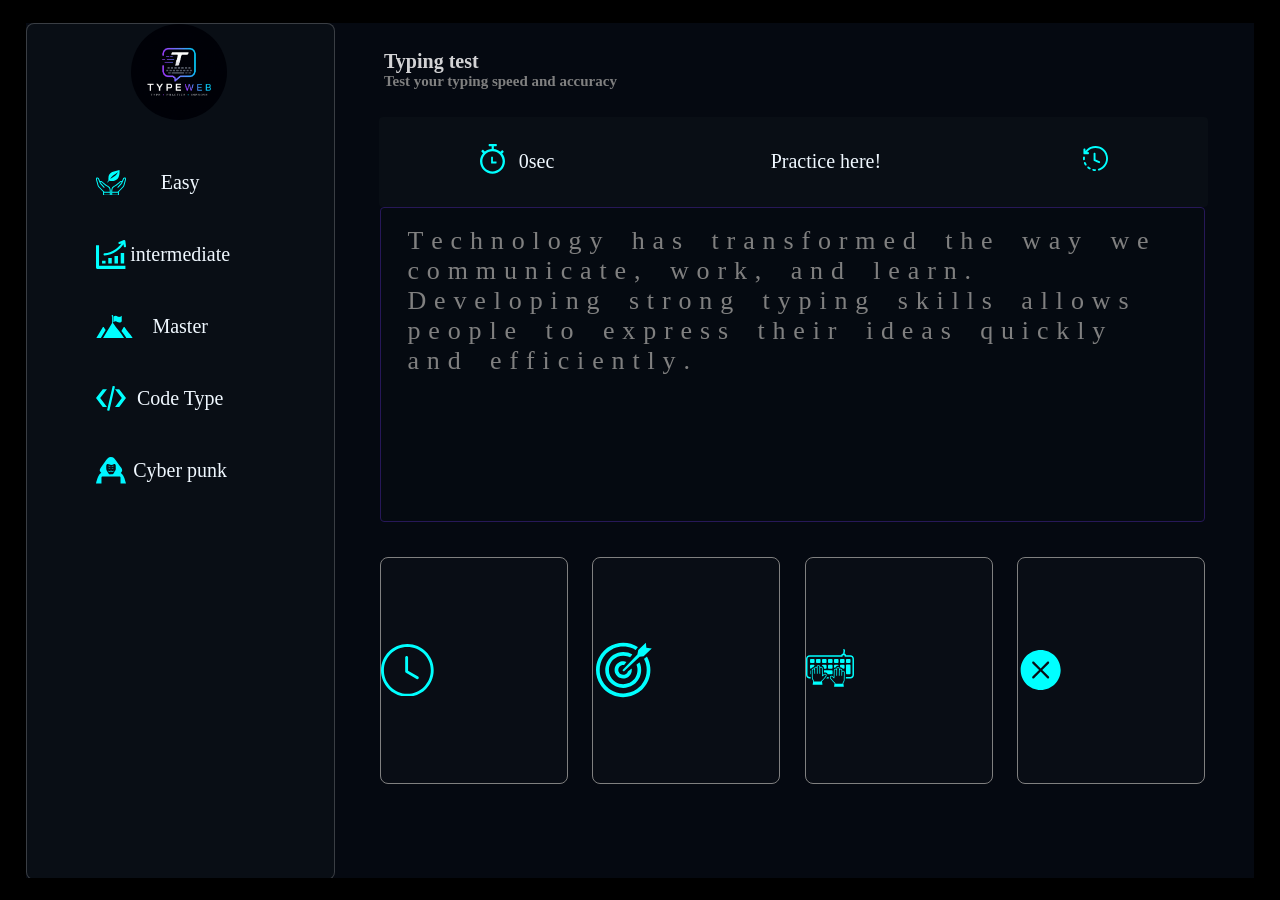
==== commit 8dcf62d3: "Add files via upload" ====
--- a/index.html
+++ b/index.html
@@ -42,6 +42,15 @@
     <link rel="shortcut icon" href="mylogo.png" type="image/x-icon">
     <link rel="stylesheet" href="style.css">
     <link href="https://fonts.googleapis.com/css2?family=JetBrains+Mono&display=swap" rel="stylesheet">
+    <!-- Google tag (gtag.js) -->
+<script async src="https://www.googletagmanager.com/gtag/js?id=G-E615BTZY1J"></script>
+<script>
+  window.dataLayer = window.dataLayer || [];
+  function gtag(){dataLayer.push(arguments);}
+  gtag('js', new Date());
+
+  gtag('config', 'G-E615BTZY1J');
+</script>
 </head>
 
 <body>
--- a/style.css
+++ b/style.css
@@ -32,6 +32,8 @@
 }
 .left{
     background-color: #090e15;
+    backdrop-filter: blur(15px);
+    border: 1px solid rgba(255,255,255,0.2);
     height: 100%;
     width:25%;
     position: absolute;
@@ -162,6 +164,7 @@
     border: .5px solid #271858;
     overflow-y: auto;
     overflow-x: hidden;
+    backdrop-filter: blur(15px);
 }
 .para::-webkit-scrollbar{
     display: none;
@@ -181,6 +184,7 @@
     width:23%;
 
     background-color:#090d15;
+    backdrop-filter: blur(15px);
     border: .5px solid grey;
     border-radius: 8px;
     display: flex;
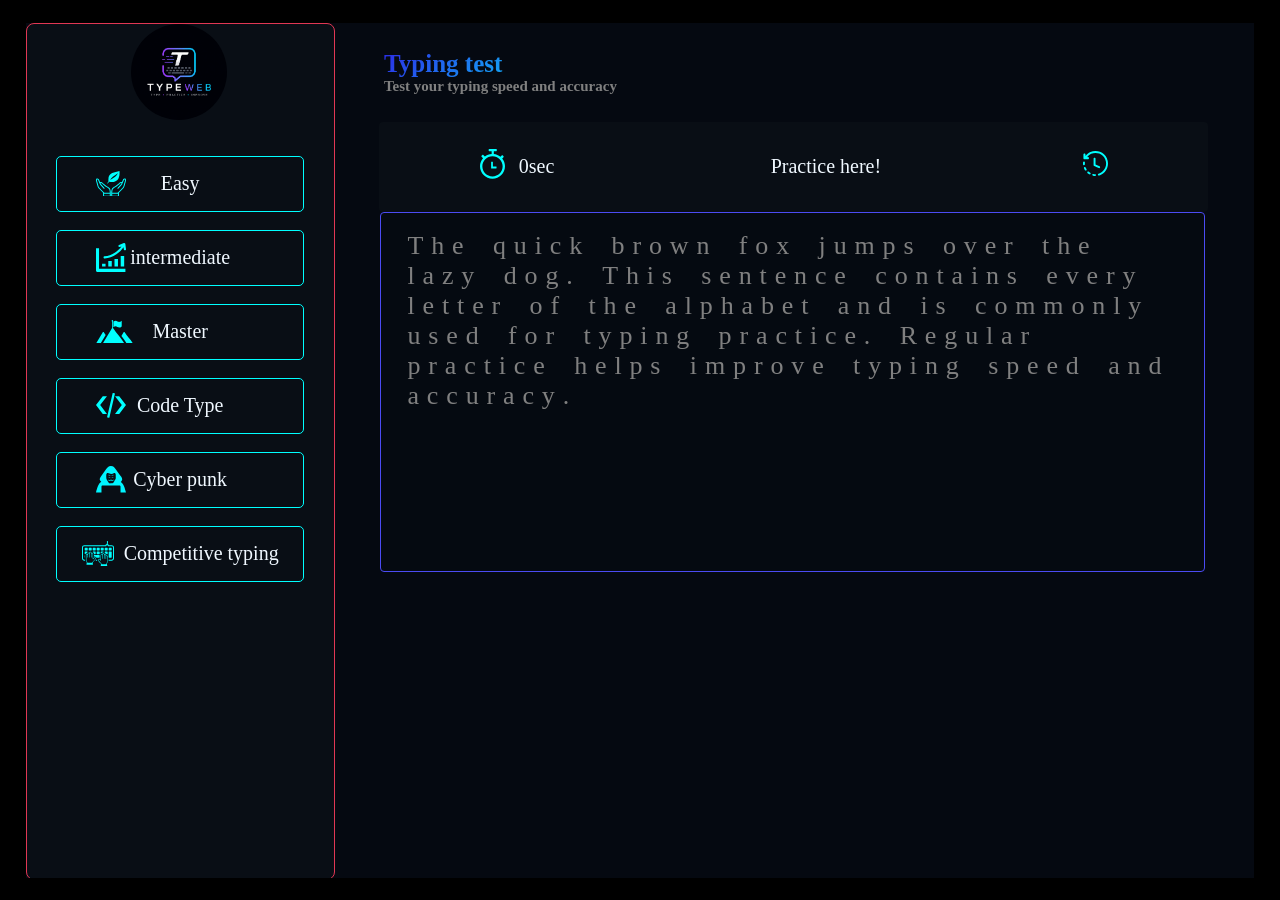
==== commit 45ce17e9: "Add files via upload" ====
--- a/index.html
+++ b/index.html
@@ -43,14 +43,14 @@
     <link rel="stylesheet" href="style.css">
     <link href="https://fonts.googleapis.com/css2?family=JetBrains+Mono&display=swap" rel="stylesheet">
     <!-- Google tag (gtag.js) -->
-<script async src="https://www.googletagmanager.com/gtag/js?id=G-E615BTZY1J"></script>
-<script>
-  window.dataLayer = window.dataLayer || [];
-  function gtag(){dataLayer.push(arguments);}
-  gtag('js', new Date());
-
-  gtag('config', 'G-E615BTZY1J');
-</script>
+    <!-- <script async src="https://www.googletagmanager.com/gtag/js?id=G-E615BTZY1J"></script>
+    <script>
+        window.dataLayer = window.dataLayer || [];
+        function gtag() { dataLayer.push(arguments); }
+        gtag('js', new Date());
+
+        gtag('config', 'G-E615BTZY1J');
+    </script> -->
 </head>
 
 <body>
@@ -116,6 +116,16 @@
                                 d="M23.64,38.02l18.19-25.35C46.92,5.64,51.24-0.17,61.19,0c10.8,0.19,14.98,6.68,20.41,14.35 c4.86,6.87,9.73,13.73,14.59,20.6c7.61,10.7,17.47,17.69,5.36,30.34c7.18,4.96,12.1,12.36,14.96,21.97l6.37,21.01h-22.42V84.41 c0-2.33-1.91-4.24-4.24-4.24H26.66c-2.33,0-4.24,1.91-4.24,4.24v23.86H0c5.13-19.34,10.84-37.31,21.65-43.29 c-3.53-2.51-5.46-5.3-6.07-8.32C14.2,49.71,19.85,43.31,23.64,38.02L23.64,38.02z M59.33,69.41h4.36l-0.9,2.65 c5.11-0.35,10.03-3.84,12.65-10.59c2.77-7.14,5.77-3.5,5.5-15.68l-0.2-9.17c0.2-5.16-1.99-7.64-6.54-7.46 c-8.52,4.98-17.05,4.08-25.57,0c-3.5-0.89-5.57,1.49-6.54,6.39c0,5.71-0.88,14.88,1.64,19.9c1.31,2.61,2.8,3.38,4.39,6.69 c2.83,5.88,7.42,9.18,12.14,9.82L59.33,69.41L59.33,69.41z M59.57,56.35c-4.13,0.73-3.21,3.8-9.39-0.11h-1.08 c0.94,1.34,2.16,3.69,3.73,4.23c3.98,1.36,6.19,0.2,8.41-2.57c2.22,2.77,4.42,3.93,8.41,2.57c1.57-0.53,2.79-2.88,3.73-4.23H72.3 c-6.32,4-5.22,0.7-9.68,0.07C61.61,56.16,60.58,56.17,59.57,56.35L59.57,56.35z M59.99,47.47c-3.57-0.46-7.15-0.37-10.72,0 C53.03,44.47,58.34,42.87,59.99,47.47L59.99,47.47z M62.89,47.47c3.57-0.62,7.15-0.52,10.72,0C69.85,44.47,64.54,42.87,62.89,47.47 L62.89,47.47z M57.12,38.01c1.06,0.93,1.96,2.04,2.77,3.25c-3.13-1.91-6.28-3.45-9.54-3.59c0.53-0.7,1.12-1.16,1.77-1.4 C53.98,35.61,55.78,36.84,57.12,38.01L57.12,38.01z M65.76,38.01c-1.06,0.93-1.96,2.04-2.77,3.25c3.13-1.91,6.28-3.45,9.54-3.59 c-0.53-0.7-1.12-1.16-1.77-1.4C68.9,35.61,67.1,36.84,65.76,38.01L65.76,38.01z" />
                         </g>
                     </svg> Cyber punk
+                </li>
+                <li class="comptyping">
+                    <?xml version="1.0" encoding="utf-8"?><svg class="comptypeicon" version="1.1" id="Layer_1"
+                        xmlns="http://www.w3.org/2000/svg" xmlns:xlink="http://www.w3.org/1999/xlink" x="0px" y="0px"
+                        viewBox="0 0 122.88 96.67" style="enable-background:new 0 0 122.88 96.67" xml:space="preserve">
+                        <g>
+                            <path
+                                d="M19.05,50.25c0.83-0.01,1.62,0.23,2.28,0.65l-0.02-1.12c-0.02-1.15,0.44-2.19,1.19-2.95c0.75-0.76,1.78-1.24,2.93-1.26 c0,0,0,0,0.01,0c0.85-0.01,1.68,0.24,2.39,0.72l-0.01-0.9c-0.02-1.15,0.44-2.19,1.19-2.95c0.75-0.76,1.78-1.24,2.93-1.26 s2.19,0.44,2.95,1.19c0.76,0.75,1.24,1.78,1.26,2.93v0.91c0.66-0.46,1.46-0.74,2.32-0.75c1.15-0.02,2.19,0.44,2.95,1.19 c0.76,0.75,1.24,1.78,1.26,2.93l0.24,15.2c0.06,0.35,0.09,0.69,0.09,1.04l0,0l0.02,1.16l0.1-0.1c0.71-0.68,1.4-1.39,1.66-1.66 c1.75-1.8,3.66-2.2,5.18-1.73c0.68,0.21,1.29,0.59,1.76,1.1c0.47,0.5,0.82,1.14,1,1.84c0.42,1.68-0.09,3.8-2.16,5.69 c-3.38,3.38-5.56,7.27-9.64,10.28l0.13,1.13h0.09l1.01,7.89H17.08l1.14-7.89h0.12l0.17-1.22c-1.3-2.79-3.24-5.3-3.28-8.36 c-0.1-8.02-0.19-11.46-0.29-19.48c-0.02-1.15,0.44-2.19,1.19-2.95C16.87,50.75,17.9,50.27,19.05,50.25L19.05,50.25L19.05,50.25 L19.05,50.25z M95.03,55.5c-0.83-0.01-1.62,0.23-2.28,0.65l0.02-1.12c0.02-1.15-0.44-2.19-1.19-2.95 c-0.75-0.76-1.78-1.24-2.93-1.26c0,0,0,0-0.01,0c-0.85-0.01-1.68,0.24-2.39,0.72l0.01-0.9c0.02-1.15-0.44-2.19-1.19-2.95 s-1.78-1.24-2.93-1.26c-1.15-0.02-2.19,0.44-2.95,1.19c-0.76,0.74-1.24,1.78-1.26,2.93v0.91c-0.66-0.46-1.46-0.74-2.32-0.75 c-1.15-0.02-2.19,0.44-2.95,1.19c-0.76,0.75-1.24,1.78-1.26,2.93l-0.24,15.2c-0.05,0.34-0.09,0.69-0.09,1.04l0,0l-0.02,1.16 l-0.1-0.1c-0.71-0.68-1.4-1.39-1.66-1.66c-1.75-1.8-3.66-2.2-5.18-1.74c-0.68,0.21-1.29,0.59-1.76,1.1c-0.47,0.5-0.82,1.14-1,1.84 c-0.42,1.68,0.09,3.8,2.16,5.69c3.38,3.38,5.56,7.27,9.64,10.28l-0.13,1.13h-0.09l-1.01,7.89h25.05l-1.13-7.89h-0.12l-0.17-1.23 c1.3-2.79,3.24-5.3,3.28-8.36c0.1-8.02,0.2-11.46,0.29-19.48c0.02-1.15-0.44-2.19-1.19-2.95C97.21,55.99,96.18,55.51,95.03,55.5 L95.03,55.5L95.03,55.5L95.03,55.5z M95.06,12.24c0.08-1.55,0.32-3.09,0.55-4.66c0.5-3.3,1.01-1.88-0.11-5.02 c-0.36-0.99,0.16-2.09,1.15-2.44c0.99-0.36,2.09,0.16,2.44,1.15c1.46,4.07,0.88,3.12,0.31,6.88c-0.21,1.39-0.42,2.76-0.5,4.09l0,0 c0.99,0,1.89,0.4,2.54,1.05c0.05,0.05,0.1,0.1,0.14,0.16c0.57,0.64,0.91,1.47,0.91,2.38v0.19h11.33c2.49,0,4.76,1.02,6.4,2.66 c1.64,1.64,2.66,3.91,2.66,6.4v41.35c0,2.49-1.02,4.76-2.66,6.4c-1.64,1.64-3.91,2.66-6.4,2.66h-11.64 c0.02-1.37,0.04-2.62,0.06-3.82h11.58c1.44,0,2.74-0.59,3.69-1.54s1.54-2.25,1.54-3.69V25.09c0-1.44-0.59-2.74-1.54-3.69 c-0.95-0.95-2.25-1.54-3.69-1.54h-13.24c-1.06,0-1.92-0.86-1.92-1.92v-1.87h-4.49v1.87c0,1.06-0.86,1.92-1.92,1.92l0,0H9.06 c-1.44,0-2.74,0.59-3.69,1.54s-1.54,2.25-1.54,3.69v41.35c0,1.44,0.59,2.74,1.54,3.69s2.25,1.54,3.69,1.54h2.85l0.03,2.3 c0.01,0.53,0.05,1.03,0.12,1.52h-3c-2.49,0-4.76-1.02-6.4-2.66C1.02,71.2,0,68.93,0,66.44V25.09c0-2.49,1.02-4.76,2.66-6.4 s3.91-2.66,6.4-2.66h81.27v-0.19c0-0.98,0.4-1.88,1.05-2.53l0,0l0,0l0,0c0.65-0.65,1.55-1.05,2.53-1.05h1.15V12.24L95.06,12.24z M58.41,75.49h-6.52c0.31-0.34,0.64-0.68,0.98-1.02l-0.01-0.01c0.95-0.89,1.67-1.83,2.19-2.79h2.98 C57.85,72.88,57.96,74.18,58.41,75.49L58.41,75.49z M12.26,25.75h7.75c1.06,0,1.92,0.86,1.92,1.92v6.54c0,1.06-0.86,1.92-1.92,1.92 h-7.75c-1.06,0-1.92-0.86-1.92-1.92v-6.54C10.34,26.61,11.2,25.75,12.26,25.75L12.26,25.75L12.26,25.75z M27.61,25.75h7.75 c1.06,0,1.92,0.86,1.92,1.92v6.54c0,1.06-0.86,1.92-1.92,1.92h-7.75c-1.06,0-1.92-0.86-1.92-1.92v-6.54 C25.69,26.61,26.55,25.75,27.61,25.75L27.61,25.75L27.61,25.75z M42.97,25.75h7.75c1.06,0,1.92,0.86,1.92,1.92v6.54 c0,1.06-0.86,1.92-1.92,1.92h-7.75c-1.06,0-1.92-0.86-1.92-1.92v-6.54C41.05,26.61,41.91,25.75,42.97,25.75L42.97,25.75 L42.97,25.75z M58.33,25.75h7.75c1.06,0,1.92,0.86,1.92,1.92v6.54c0,1.06-0.86,1.92-1.92,1.92h-7.75c-1.06,0-1.92-0.86-1.92-1.92 v-6.54C56.41,26.61,57.26,25.75,58.33,25.75L58.33,25.75L58.33,25.75z M73.69,25.75h7.75c1.06,0,1.92,0.86,1.92,1.92v6.54 c0,1.06-0.86,1.92-1.92,1.92h-7.75c-1.06,0-1.92-0.86-1.92-1.92v-6.54C71.77,26.61,72.63,25.75,73.69,25.75L73.69,25.75 L73.69,25.75z M89.04,25.75h7.75c1.06,0,1.92,0.86,1.92,1.92v6.54c0,1.06-0.86,1.92-1.92,1.92h-7.75c-1.06,0-1.92-0.86-1.92-1.92 v-6.54C87.13,26.61,87.99,25.75,89.04,25.75L89.04,25.75L89.04,25.75z M104.4,25.75h7.75c1.06,0,1.92,0.86,1.92,1.92v6.54 c0,1.06-0.86,1.92-1.92,1.92h-7.75c-1.06,0-1.92-0.86-1.92-1.92v-6.54C102.48,26.61,103.34,25.75,104.4,25.75L104.4,25.75 L104.4,25.75z M104.4,39.87h7.75c1.06,0,1.92,0.87,1.92,1.94v20.68c0,1.07-0.86,1.94-1.92,1.94h-7.75c-1.06,0-1.92-0.87-1.92-1.94 V41.81C102.48,40.74,103.34,39.87,104.4,39.87L104.4,39.87L104.4,39.87z M12.26,40.04h7.75c1.06,0,1.92,0.86,1.92,1.92v1.24 c-0.66,0.36-1.26,0.81-1.78,1.35c-0.68,0.7-1.23,1.53-1.6,2.45c-1.87,0.15-3.54,0.98-4.77,2.24c-0.35,0.36-0.67,0.76-0.95,1.19 h-0.57c-1.06,0-1.92-0.86-1.92-1.92v-6.54C10.34,40.9,11.2,40.04,12.26,40.04L12.26,40.04L12.26,40.04z M42.97,40.04h7.75 c1.06,0,1.92,0.86,1.92,1.92v6.54c0,1.06-0.86,1.92-1.92,1.92h-4.74l-0.01-0.84c-0.01-1.02-0.23-1.98-0.6-2.85 c-0.39-0.91-0.96-1.73-1.65-2.41c-0.7-0.69-1.53-1.24-2.45-1.61c-0.07-0.03-0.14-0.06-0.22-0.08v-0.68 C41.05,40.9,41.91,40.04,42.97,40.04L42.97,40.04L42.97,40.04z M58.33,40.04h7.75c1.06,0,1.92,0.86,1.92,1.92v6.54 c0,1.06-0.86,1.92-1.92,1.92h-7.75c-1.06,0-1.92-0.86-1.92-1.92v-6.54C56.41,40.9,57.26,40.04,58.33,40.04L58.33,40.04L58.33,40.04 z M73.69,40.04h7.75c1.06,0,1.92,0.86,1.92,1.92v1.31c-0.38-0.06-0.77-0.1-1.17-0.1c-1.02-0.01-1.98,0.18-2.86,0.53 c-0.92,0.37-1.75,0.92-2.46,1.61c-0.62,0.61-1.14,1.33-1.52,2.14c-0.9,0.03-1.75,0.21-2.54,0.53c-0.36,0.15-0.71,0.32-1.04,0.52 v-6.52C71.77,40.9,72.63,40.04,73.69,40.04L73.69,40.04L73.69,40.04z M89.04,40.04h7.75c1.06,0,1.92,0.86,1.92,1.92v6.54 c0,1.06-0.86,1.92-1.92,1.92h-2.3c-0.17-0.22-0.36-0.43-0.55-0.63c-0.68-0.69-1.5-1.26-2.41-1.65c-0.8-0.34-1.68-0.55-2.61-0.59 c-0.36-0.8-0.86-1.52-1.47-2.14c-0.11-0.11-0.21-0.21-0.33-0.31v-3.13C87.13,40.9,87.99,40.04,89.04,40.04L89.04,40.04L89.04,40.04 z M11.8,64.5c-0.84-0.21-1.46-0.96-1.46-1.87V56.1c0-0.85,0.55-1.57,1.31-1.82c0,0.09,0,0.17,0,0.26c0.05,4.08,0.1,6.94,0.15,9.81 L11.8,64.5L11.8,64.5z M46.04,54.18h20.05c1.05,0,1.9,0.86,1.9,1.92v6.54c0,1.06-0.85,1.92-1.9,1.92H55.54 c-0.1-0.24-0.21-0.48-0.34-0.7c-0.28-0.52-0.63-1.01-1.02-1.45l-0.07-0.08c-0.44-0.48-0.94-0.89-1.49-1.23 c-0.52-0.33-1.11-0.59-1.74-0.79l0,0l-0.01,0c-1.44-0.44-3.04-0.45-4.67,0.09l-0.07,0.02L46.04,54.18L46.04,54.18z M75.08,88.78 l0.21-1.59l0,0c-3.64-3.08-8.99-9.69-10.36-11.1c-0.03-0.03-0.06-0.06-0.09-0.09c-1.05-0.95-2-2.4-1.63-3.88 c0.1-0.39,0.29-0.74,0.54-1.01c0.25-0.27,0.56-0.47,0.93-0.58c0.9-0.27,2.09,0.03,3.28,1.25c0.28,0.28,1,1.02,1.7,1.7 c0.67,0.64,1.35,1.26,1.8,1.51c0.15,0.1,0.33,0.17,0.52,0.17l0,0l0.75-0.35l0.27-3.72c0.09-6.97,0.22-9.25,0.3-16.24 c0.01-0.62,0.27-1.18,0.69-1.59c0.42-0.41,0.99-0.65,1.61-0.64c0.62,0.01,1.19,0.27,1.59,0.68s0.66,0.99,0.65,1.61l-0.16,13.57 l1.96,0.02l0.22-17.93c0.01-0.62,0.27-1.18,0.68-1.59c0.42-0.41,0.99-0.66,1.61-0.65c0.62,0.01,1.19,0.27,1.59,0.69 c0.41,0.42,0.66,0.99,0.65,1.61l-0.21,17.92l2,0.02l0.16-13.61c0.01-0.62,0.27-1.19,0.69-1.59c0.41-0.41,0.98-0.65,1.6-0.64 c0.62,0.01,1.19,0.27,1.59,0.69c0.41,0.42,0.66,0.99,0.65,1.61l-0.17,13.61l1.89,0.02l0.11-9c0.01-0.62,0.27-1.19,0.68-1.59 s0.99-0.66,1.61-0.65c0.62,0.01,1.19,0.27,1.59,0.69c0.41,0.42,0.65,0.99,0.64,1.61l-0.11,9c-0.06,5.02-0.12,5.46-0.18,10.48 c-0.02,2.1-2.22,5.83-3.17,7.86c-0.08,0.16-0.1,0.34-0.08,0.51l0,0l0.18,1.24H75.08L75.08,88.78z M39,83.54l-0.21-1.59l0,0 c3.64-3.08,8.99-9.69,10.35-11.1c0.03-0.03,0.06-0.06,0.09-0.09c1.05-0.95,2-2.4,1.63-3.88c-0.1-0.39-0.29-0.74-0.54-1.01 c-0.25-0.28-0.56-0.47-0.93-0.58c-0.9-0.28-2.09,0.03-3.28,1.25c-0.27,0.28-1,1.02-1.7,1.7c-0.67,0.64-1.35,1.26-1.8,1.52 c-0.15,0.1-0.33,0.16-0.52,0.16l0,0l-0.75-0.35l-0.27-3.72c-0.09-6.97-0.22-9.24-0.3-16.24c-0.01-0.62-0.27-1.19-0.69-1.59 c-0.42-0.41-0.99-0.65-1.61-0.64c-0.62,0.01-1.19,0.27-1.59,0.68c-0.41,0.42-0.66,0.99-0.65,1.61l0.17,13.56l-1.95,0.02 l-0.22-17.93c-0.01-0.62-0.27-1.19-0.68-1.59c-0.42-0.41-0.99-0.66-1.61-0.65c-0.62,0.01-1.19,0.27-1.59,0.69 c-0.41,0.42-0.66,0.99-0.65,1.61l0.21,17.92l-2,0.02L27.74,49.7c-0.01-0.62-0.27-1.18-0.69-1.59c-0.41-0.41-0.98-0.65-1.6-0.64 c-0.62,0.01-1.19,0.27-1.59,0.69c-0.41,0.42-0.66,0.99-0.65,1.61l0.17,13.61l-1.89,0.02l-0.11-9c-0.01-0.62-0.27-1.19-0.68-1.59 c-0.42-0.41-0.99-0.66-1.61-0.65s-1.19,0.27-1.59,0.69c-0.41,0.42-0.65,0.99-0.64,1.61l0.11,9c0.06,5.02,0.12,5.46,0.18,10.48 c0.02,2.1,2.22,5.83,3.17,7.86c0.08,0.17,0.1,0.35,0.08,0.51l0,0l-0.18,1.24H39L39,83.54z" />
+                        </g>
+                    </svg>Competitive typing
                 </li>
             </ul>
         </div>
@@ -170,7 +180,7 @@
             </div>
             <div class="para"></div>
             <div class="foot">
-                <div class="box one">
+                <div class="box one" style="display: none;">
                     <div class="onelogo">
                         <?xml version="1.0" encoding="utf-8"?><svg class="oneicon" version="1.1" id="Layer_1"
                             xmlns="http://www.w3.org/2000/svg" xmlns:xlink="http://www.w3.org/1999/xlink" x="0px"
@@ -184,7 +194,7 @@
                     </div>
                     <div class="onetext"></div>
                 </div>
-                <div class="box two">
+                <div class="box two" style="display: none;">
                     <div class="twologo">
                         <?xml version="1.0" encoding="utf-8"?><svg class="twologoicon" version="1.1" id="Layer_1"
                             xmlns="http://www.w3.org/2000/svg" xmlns:xlink="http://www.w3.org/1999/xlink" x="0px"
@@ -198,7 +208,7 @@
                     </div>
                     <div class="twotext"></div>
                 </div>
-                <div class="box three">
+                <div class="box three" style="display: none;">
                     <div class="logothree">
                         <?xml version="1.0" encoding="utf-8"?><svg class="threeicon" version="1.1" id="Layer_1"
                             xmlns="http://www.w3.org/2000/svg" xmlns:xlink="http://www.w3.org/1999/xlink" x="0px"
@@ -212,7 +222,7 @@
                     </div>
                     <div class="threetext"></div>
                 </div>
-                <div class="box four">
+                <div class="box four" style="display: none;">
                     <div class="fourlogo">
                         <?xml version="1.0" encoding="utf-8"?><svg class="fouricon" version="1.1" id="Layer_1"
                             xmlns="http://www.w3.org/2000/svg" xmlns:xlink="http://www.w3.org/1999/xlink" x="0px"
@@ -229,6 +239,81 @@
 
             </div>
         </div>
+        <div class="comp" style="display: none;">
+            <div class="head">
+                <h1>Competitive Typing</h1>
+                <h4>WPM bound typing practice</h4>
+                <h5>Beat the target,Improve everyday</h5>
+            </div>
+            <main>
+
+                <div class="inputcomp">
+                    <div class="timeclock">
+                        <?xml version="1.0" encoding="utf-8"?><svg class="clockiconcomp" version="1.1" id="Layer_1"
+                            xmlns="http://www.w3.org/2000/svg" xmlns:xlink="http://www.w3.org/1999/xlink" x="0px"
+                            y="0px" viewBox="0 0 102.85 122.88" style="enable-background:new 0 0 102.85 122.88"
+                            xml:space="preserve">
+                            <style type="text/css">
+                                .st0 {
+                                    fill-rule: evenodd;
+                                    clip-rule: evenodd;
+                                }
+                            </style>
+                            <g>
+                                <path class="st0"
+                                    d="M56.91,20.32C67.15,21.4,76.5,25.5,84.05,31.7l5.21-5.44c1.06-1.11,2.84-1.13,3.95-0.06l3.5,3.4 c1.1,1.07,1.12,2.84,0.06,3.94l-5.35,5.58c7.15,8.83,11.44,20.08,11.44,32.32c0,28.4-23.03,51.43-51.43,51.43 C23.03,122.88,0,99.85,0,71.45C0,58.63,4.7,46.9,12.46,37.89l-6.02-5.66c-1.12-1.05-1.15-2.83-0.09-3.94l3.37-3.53 c1.06-1.11,2.83-1.14,3.94-0.09l6.41,6.03c7.81-6.02,17.39-9.84,27.83-10.54V9h-9.9c-1.32,0-2.4-1.08-2.4-2.4V2.4 c0-1.32,1.08-2.4,2.4-2.4h28.8c1.32,0,2.4,1.08,2.4,2.4v4.2c0,1.32-1.08,2.4-2.4,2.4h-9.9V20.32L56.91,20.32z M47.24,52.63h4.39 c0.8,0,1.46,0.66,1.46,1.46v18.35h13.51c0.8,0,1.46,0.66,1.46,1.46v4.39c0,0.8-0.66,1.46-1.46,1.46H45.78V77.6v-5.16V54.09 C45.78,53.28,46.44,52.63,47.24,52.63L47.24,52.63z M51.43,29.69c23.06,0,41.76,18.7,41.76,41.76c0,23.06-18.7,41.76-41.76,41.76 c-23.06,0-41.76-18.7-41.76-41.76C9.67,48.39,28.37,29.69,51.43,29.69L51.43,29.69z" />
+                            </g>
+                        </svg>
+                        <div class="clockdisplay">0 sec</div>
+                    </div>
+                     <div class="re next"><svg xmlns="http://www.w3.org/2000/svg" shape-rendering="geometricPrecision"
+                            text-rendering="geometricPrecision" image-rendering="optimizeQuality" fill-rule="evenodd"
+                            clip-rule="evenodd" viewBox="0 0 512 512.44">
+                            <path fill-rule="nonzero"
+                                d="M216.81 155.94c0-10.96 8.88-19.84 19.84-19.84 10.95 0 19.83 8.88 19.83 19.84v120.75l82.65 36.33c10.01 4.41 14.56 16.1 10.15 26.11-4.41 10.02-16.1 14.56-26.11 10.15l-93.5-41.1c-7.51-2.82-12.86-10.07-12.86-18.57V155.94zM9.28 153.53c-.54-1.88-.83-3.87-.83-5.92l.16-73.41c0-11.84 9.59-21.43 21.43-21.43 11.83 0 21.43 9.59 21.43 21.43l-.06 27.86a255.053 255.053 0 0144.08-45.53c16.78-13.47 35.57-25.04 56.18-34.24 64.6-28.81 134.7-28.73 195.83-5.31 60.67 23.24 112.56 69.47 141.51 133.25.56 1.01 1.03 2.07 1.41 3.17 28.09 64.15 27.83 133.6 4.6 194.21-22.33 58.29-65.87 108.46-125.8 137.98-.38.22-.76.42-1.16.62-12.44 6.14-25.46 11.26-38.74 15.3-4.96 1.46-10.12.99-14.68-1.46-15.1-8.13-12.86-30.46 3.53-35.45 8.78-2.7 17.32-5.87 25.67-9.6.41-.21.84-.4 1.27-.58 2-.91 3.99-1.85 5.96-2.82.53-.26 1.07-.5 1.62-.71 50.62-25.1 87.42-67.61 106.34-116.98 19.93-52.04 20.04-111.64-4.41-166.46l-.01-.02c-24.46-54.82-68.84-94.54-120.82-114.45-52.04-19.94-111.63-20.04-166.45 4.41a217.791 217.791 0 00-47.75 29.11 216.133 216.133 0 00-37.71 39.04l17.1-.97c11.83-.65 21.96 8.42 22.61 20.26.65 11.83-8.42 21.96-20.26 22.61l-69.71 3.94c-11.02.6-20.56-7.21-22.34-17.85zm237.66 358.9c17.55.55 26.69-20.55 14.26-32.98-3.57-3.45-7.9-5.35-12.86-5.56-11.92-.39-23.48-1.72-35.19-4.01-7.52-1.44-14.84 1.44-19.39 7.59-8.15 11.46-1.97 27.43 11.85 30.22a256.37 256.37 0 0041.33 4.74zm-119.12-34.22c11.75 6.79 26.54-.08 28.81-13.5 1.23-7.97-2.34-15.6-9.26-19.74-10.27-5.99-19.83-12.71-28.99-20.28-13.76-11.34-34.16.32-31.36 17.95.81 4.7 3.05 8.59 6.69 11.68a255.166 255.166 0 0034.11 23.89zm-88.67-86.32c8.88 14.11 30.17 11.17 34.88-4.84 1.51-5.36.76-10.83-2.17-15.57-6.29-10.03-11.7-20.52-16.31-31.43-6.2-14.74-26.7-15.97-34.56-2.04-2.94 5.15-3.3 11.48-1 16.94 5.36 12.77 11.8 25.21 19.16 36.94zM.66 274.2c.62 8.63 6.81 15.71 15.27 17.51 12.64 2.53 23.99-7.36 23.19-20.23-.85-11.87-.73-23.54.32-35.4.59-7.04-2.49-13.66-8.31-17.67-12.22-8.25-28.69-.5-30.08 14.17a257.06 257.06 0 00-.39 41.62z" />
+                        </svg>
+                    </div>
+
+<select class="typeinput">
+    <option value="30">30 WPM</option>
+    <option value="60">60 WPM</option>
+    <option value="90">90 WPM</option>
+    <option value="120">120+ WPM</option>
+</select>
+                </div>
+            </main>
+            <foot class="footer">
+                <div class="paracomp"></div>
+                <div class="end">
+                    <div class="wpmboxcomp">
+                        <?xml version="1.0" encoding="utf-8"?><svg class="wpmicon" version="1.1" id="Layer_1"
+                            xmlns="http://www.w3.org/2000/svg" xmlns:xlink="http://www.w3.org/1999/xlink" x="0px"
+                            y="0px" viewBox="0 0 237.54 237.54" style="enable-background:new 0 0 237.54 237.54"
+                            xml:space="preserve">
+                            <g>
+                                <path
+                                    d="M118.77,0c32.8,0,62.49,13.29,83.98,34.79c21.49,21.49,34.79,51.19,34.79,83.98s-13.29,62.49-34.79,83.98 c-21.49,21.49-51.19,34.79-83.98,34.79c-32.8,0-62.49-13.29-83.98-34.79C13.29,181.26,0,151.56,0,118.77s13.29-62.49,34.79-83.98 C56.28,13.29,85.97,0,118.77,0L118.77,0z M109.06,60.2c0-3.59,2.91-6.5,6.5-6.5s6.5,2.91,6.5,6.5v60l45.14,26.76 c3.08,1.82,4.11,5.8,2.29,8.89c-1.82,3.08-5.8,4.11-8.89,2.29l-47.99-28.45c-2.11-1.08-3.55-3.27-3.55-5.79V60.2L109.06,60.2z M193.56,43.98C174.42,24.84,147.98,13,118.77,13c-29.21,0-55.65,11.84-74.79,30.98C24.84,63.12,13,89.56,13,118.77 c0,29.21,11.84,55.65,30.98,74.79c19.14,19.14,45.58,30.98,74.79,30.98c29.21,0,55.65-11.84,74.79-30.98 c19.14-19.14,30.98-45.58,30.98-74.79C224.54,89.56,212.7,63.12,193.56,43.98L193.56,43.98z" />
+                            </g>
+                        </svg>
+                        <div class="textcomp wpmtext "></div>
+                    </div>
+                    <div class="accuracybox">
+                        <?xml version="1.0" encoding="utf-8"?><svg class="accuracyicon" version="1.1" id="Layer_1"
+                            xmlns="http://www.w3.org/2000/svg" xmlns:xlink="http://www.w3.org/1999/xlink" x="0px"
+                            y="0px" width="122.88px" height="119.853px" viewBox="0 0 122.88 119.853"
+                            enable-background="new 0 0 122.88 119.853" xml:space="preserve">
+                            <g>
+                                <path
+                                    d="M59.927,0h0.009v0.002c5.902,0.001,11.606,0.855,16.99,2.446c0.861,0.254,1.73,0.534,2.605,0.836 c4.428,1.532,8.614,3.565,12.491,6.029c0.273,0.173,0.354,0.535,0.182,0.808c-0.018,0.027-0.039,0.054-0.06,0.078l-4.288,5.498 c-0.19,0.244-0.536,0.296-0.788,0.125l-0.01-0.006c-1.09-0.673-2.216-1.31-3.372-1.909c-1.165-0.602-2.349-1.16-3.55-1.669 l-0.002-0.001v0.001c-6.206-2.633-13.035-4.09-20.208-4.09h-0.006V8.146c-7.146,0-13.958,1.451-20.152,4.071 c-1.012,0.428-2.005,0.886-2.975,1.371c-5.007,2.504-9.555,5.801-13.48,9.726l-0.004,0.004l-0.027,0.025 c-1.302,1.304-2.535,2.677-3.692,4.113c-1.164,1.445-2.255,2.956-3.262,4.524c-5.177,8.06-8.181,17.652-8.181,27.946v0.006H8.145 c0,7.146,1.451,13.958,4.071,20.152c0.428,1.013,0.886,2.005,1.371,2.975c2.504,5.006,5.801,9.555,9.727,13.48l0.004,0.004 l0.022,0.023c1.304,1.303,2.679,2.537,4.116,3.695c1.445,1.165,2.956,2.255,4.525,3.262c8.06,5.177,17.653,8.181,27.946,8.181 h0.006v0.003c7.148-0.001,13.958-1.451,20.152-4.071c1.013-0.428,2.005-0.886,2.975-1.371c5.007-2.504,9.556-5.801,13.48-9.726 l0.005-0.005l0.03-0.029c1.3-1.303,2.532-2.674,3.688-4.108c1.165-1.445,2.255-2.957,3.262-4.525 c5.178-8.06,8.181-17.652,8.181-27.945v-0.01h0.003c-0.001-4.319-0.532-8.521-1.533-12.537c-0.166-0.669-0.341-1.318-0.523-1.946 c-0.962-3.307-2.247-6.479-3.814-9.478c-0.136-0.259-0.058-0.573,0.172-0.741l5.541-4.381c0.252-0.2,0.619-0.157,0.818,0.096 c0.018,0.022,0.033,0.046,0.046,0.07L112.418,31l0.004,0.008l0.006,0.012l0.001,0c0.661,1.198,1.285,2.425,1.866,3.676 c0.582,1.252,1.121,2.525,1.615,3.814c2.547,6.652,3.943,13.874,3.943,21.418v0.006h-0.002c-0.001,8.271-1.679,16.154-4.711,23.321 c-0.491,1.163-1.021,2.312-1.588,3.443c-2.903,5.805-6.717,11.069-11.251,15.604l-0.004,0.004l-0.022,0.02 c-1.512,1.511-3.105,2.94-4.771,4.283c-1.673,1.349-3.421,2.609-5.234,3.774c-9.33,5.992-20.433,9.471-32.344,9.471h-0.006v-0.002 c-8.271-0.001-16.154-1.679-23.321-4.711c-1.163-0.491-2.312-1.022-3.444-1.589c-5.804-2.902-11.069-6.717-15.604-11.25 l-0.004-0.005l-0.028-0.029c-1.508-1.51-2.935-3.1-4.275-4.763c-1.348-1.673-2.609-3.421-3.773-5.234 C3.479,82.939,0,71.837,0,59.927V59.92h0.002c0.001-8.271,1.679-16.153,4.71-23.321c0.492-1.163,1.022-2.311,1.589-3.444 c2.902-5.804,6.717-11.068,11.25-15.603l0.004-0.004l0.026-0.023c1.51-1.509,3.103-2.938,4.766-4.279 c1.674-1.348,3.421-2.609,5.235-3.773C36.915,3.478,48.017,0,59.927,0L59.927,0z M93.067,16.299l16.77-16.024l1.117,10.807 l11.926,1.491l-17.958,17.401l-8.738,0.75L61.316,63.154l-3.213-2.767l33.027-34.5L93.067,16.299L93.067,16.299z M59.927,40.958 h0.015v0.002c1.128,0.001,2.226,0.098,3.283,0.284c0.123,0.022,0.297,0.055,0.517,0.1h0.003l0,0c0.88,0.18,1.742,0.423,2.579,0.723 c0.304,0.108,0.462,0.442,0.353,0.746c-0.021,0.06-0.053,0.114-0.09,0.162l0.001,0.001l-4.681,6.004 c-0.131,0.169-0.339,0.244-0.538,0.218V49.2l-0.027-0.004v0.001l-0.208-0.025l-0.018-0.003l-0.18-0.019l-0.015-0.002 c-0.312-0.027-0.643-0.042-0.994-0.042h-0.006v-0.003c-1.491,0.001-2.915,0.305-4.209,0.853c-0.214,0.091-0.422,0.187-0.621,0.286 c-1.042,0.521-1.992,1.21-2.815,2.033l-0.004,0.004l-0.027,0.024c-0.264,0.266-0.514,0.547-0.75,0.84 c-0.243,0.301-0.471,0.618-0.682,0.946c-1.08,1.682-1.706,3.687-1.706,5.837v0.006h-0.003c0.001,1.493,0.305,2.916,0.853,4.209 c0.091,0.215,0.187,0.423,0.286,0.621c0.521,1.043,1.211,1.992,2.033,2.814l0.004,0.005l0.024,0.025 c0.266,0.264,0.547,0.516,0.84,0.751c0.301,0.243,0.618,0.472,0.946,0.683c1.683,1.079,3.688,1.706,5.837,1.706h0.006v0.002 c1.493,0,2.917-0.304,4.209-0.852c0.215-0.091,0.422-0.187,0.621-0.286c1.043-0.522,1.992-1.211,2.814-2.034l0.005-0.005 l0.02-0.019c0.146-0.147,0.288-0.296,0.419-0.443s0.268-0.312,0.408-0.49c0.678-0.86,1.229-1.824,1.621-2.861 c0.045-0.121,0.126-0.219,0.227-0.284l7.564-5.982c0.253-0.2,0.619-0.157,0.819,0.096c0.07,0.089,0.109,0.192,0.121,0.297h0.003 l0.005,0.045l0.002,0.031l0.024,0.25v0.007h0.002l0.022,0.272v0.005c0.035,0.48,0.055,0.957,0.055,1.431v0.006h-0.003 c-0.001,2.617-0.532,5.111-1.491,7.379c-0.154,0.365-0.323,0.729-0.503,1.09c-0.921,1.839-2.127,3.506-3.56,4.938l-0.004,0.004 l-0.032,0.027c-0.472,0.47-0.968,0.917-1.485,1.334c-0.53,0.426-1.084,0.826-1.656,1.193c-2.954,1.896-6.466,2.997-10.234,2.997 h-0.006v-0.003c-2.617-0.001-5.111-0.532-7.378-1.491c-0.365-0.154-0.73-0.323-1.09-0.503c-1.839-0.921-3.506-2.127-4.938-3.559 l-0.004-0.004l-0.033-0.036c-0.468-0.471-0.912-0.966-1.328-1.482c-0.427-0.53-0.826-1.083-1.194-1.656 c-1.896-2.953-2.997-6.466-2.997-10.233V59.92h0.002c0.001-2.616,0.533-5.11,1.491-7.377c0.155-0.365,0.323-0.729,0.503-1.09 c0.919-1.836,2.125-3.502,3.559-4.936l0.001-0.001l-0.001-0.001l0.004-0.004c0.475-0.474,0.982-0.929,1.518-1.361 c0.53-0.427,1.083-0.826,1.656-1.194C52.647,42.059,56.161,40.958,59.927,40.958L59.927,40.958z M60.92,49.148 c-0.307-0.038-0.531-0.31-0.512-0.618L60.92,49.148L60.92,49.148z M59.927,20.31h0.01v0.002c3.544,0.001,6.977,0.467,10.238,1.338 c0.531,0.142,1.059,0.295,1.582,0.459c2.685,0.838,5.251,1.958,7.661,3.323c0.28,0.159,0.379,0.516,0.22,0.796 c-0.015,0.024-0.03,0.049-0.048,0.071l-0.003,0.003l-4.344,5.572c-0.182,0.232-0.505,0.29-0.753,0.147l-0.014-0.007 c-0.588-0.307-1.201-0.604-1.838-0.884c-0.641-0.283-1.285-0.543-1.931-0.779c-3.359-1.226-6.991-1.895-10.781-1.895h-0.006v-0.002 c-4.343,0-8.482,0.883-12.247,2.475c-0.594,0.252-1.198,0.531-1.808,0.835l-0.046,0.021c-3.023,1.519-5.771,3.514-8.146,5.888 l-0.004,0.004L37.646,37.7c-0.787,0.789-1.534,1.623-2.235,2.493c-0.707,0.878-1.37,1.797-1.982,2.75 c-3.145,4.898-4.97,10.728-4.97,16.983v0.006h-0.002c0,4.343,0.883,8.483,2.475,12.247c0.26,0.616,0.539,1.22,0.833,1.808 c1.521,3.041,3.525,5.805,5.911,8.191l0.004,0.004c0.802,0.803,1.643,1.559,2.515,2.261c0.878,0.707,1.797,1.37,2.75,1.982 c4.898,3.146,10.729,4.97,16.983,4.97h0.006v0.002c4.343,0,8.483-0.882,12.248-2.474c0.616-0.261,1.22-0.539,1.808-0.834 c3.041-1.521,5.805-3.524,8.191-5.911l0.004-0.004c0.803-0.803,1.559-1.643,2.261-2.515c0.707-0.879,1.37-1.797,1.982-2.751 c3.147-4.899,4.972-10.729,4.972-16.982h-0.002v-0.015h0.002c0-1.941-0.178-3.845-0.516-5.691c-0.051-0.276-0.111-0.578-0.18-0.899 c-0.327-1.535-0.766-3.024-1.303-4.456c-0.096-0.257,0-0.539,0.217-0.687l5.663-4.478c0.253-0.2,0.619-0.157,0.818,0.096 c0.03,0.039,0.054,0.078,0.073,0.12l0.001,0l0.004,0.01l0.004,0.008l0.001-0.001c0.295,0.669,0.579,1.365,0.85,2.086 c0.267,0.712,0.513,1.427,0.734,2.143c1.155,3.719,1.778,7.67,1.778,11.763v0.006h-0.003c0,5.467-1.109,10.678-3.113,15.415 c-0.324,0.767-0.676,1.527-1.051,2.277c-1.919,3.838-4.44,7.318-7.437,10.314l-0.005,0.004l-0.022,0.021 c-0.998,0.995-2.048,1.939-3.146,2.824c-1.106,0.892-2.262,1.725-3.46,2.494c-6.17,3.962-13.509,6.261-21.381,6.261h-0.006V99.54 c-5.467-0.001-10.678-1.109-15.416-3.113c-0.767-0.325-1.527-0.676-2.277-1.051c-3.837-1.92-7.318-4.44-10.315-7.437l-0.004-0.004 l-0.028-0.03c-0.993-0.995-1.934-2.043-2.816-3.139c-0.892-1.106-1.725-2.262-2.495-3.46c-3.962-6.169-6.261-13.509-6.261-21.38 V59.92h0.002c0.001-5.467,1.111-10.678,3.115-15.416c0.324-0.767,0.675-1.527,1.05-2.277c1.918-3.835,4.439-7.314,7.436-10.312 l0.001-0.001l-0.001-0.001l0.004-0.004l0.026-0.024c0.996-0.995,2.046-1.937,3.142-2.82c1.107-0.892,2.262-1.725,3.46-2.494 C44.715,22.609,52.056,20.31,59.927,20.31L59.927,20.31z" />
+                            </g>
+
+                        </svg>
+                        <div class="textcomp accutext"></div>
+                    </div>
+
+            </foot>
+        </div>
+
     </div>
     <script src="script.js"></script>
 
--- a/style.css
+++ b/style.css
@@ -33,11 +33,13 @@
 .left{
     background-color: #090e15;
     backdrop-filter: blur(15px);
-    border: 1px solid rgba(255,255,255,0.2);
+
     height: 100%;
     width:25%;
     position: absolute;
     border-radius: .5rem;
+    border: 1px solid rgb(225, 55, 84);
+
 
     
 }
@@ -80,6 +82,7 @@
     /* background-color: aqua; */
     border-radius: 5px;
     flex-wrap: wrap;
+    border: 1px solid aqua;
 
 }
 .left ul li:hover{
@@ -96,8 +99,11 @@
     margin-top: 3vh;
 }
 .text h2{
+    background: linear-gradient(135deg,rgb(44, 44, 231),aqua);
+    -webkit-text-fill-color: transparent;
+    background-clip: text;
     color:#d3d3d5;
-    font-size: clamp(5px,  5vw,20px);
+    font-size: clamp(5px,  5vw,25px);
     margin-left: 4vw;
 }
 .text h3{
@@ -156,12 +162,12 @@
 
 }
 .para{
-    height: 35vh;
+    height: 40vh;
     width:89.5%;
     background-color:#050a11;
     margin-left: 3.7vw;
     border-radius: 4px;
-    border: .5px solid #271858;
+    border: .5px solid rgb(75, 75, 243);
     overflow-y: auto;
     overflow-x: hidden;
     backdrop-filter: blur(15px);
@@ -182,6 +188,7 @@
 .box{
     height:25vh;
     width:23%;
+    
 
     background-color:#090d15;
     backdrop-filter: blur(15px);
@@ -237,7 +244,7 @@
     border-left: 4px solid #5121c7 ;
 } */
  .active{
-    border-left:4px solid #5121c7;
+    border-left:4px solid aqua;
  }
 
 
@@ -299,6 +306,22 @@
 .twotext h1{
     color: aliceblue;
     font-size: clamp(5px,5vw,23px);
+}
+.comptypeicon{
+        width:32px;
+    fill: aqua;
+    max-width: 20%;
+    /* position: absolute;
+    left: 0;
+    margin-left: 5vw; */
+    /* margin-right: .5vw; */
+
+}
+.comptyping{
+    display: flex;
+    align-items: center;
+    justify-content: center;
+    gap: 10px;
 }
 .twologo{
     width:30%;
@@ -490,6 +513,7 @@
 
 
     }
+    
 }
 .cyberactive{
     border-left:1px solid #00FF41;
@@ -497,3 +521,182 @@
 .green{
     border: 2px solid greenyellow;
 }
+.comp{
+    width:73% ;
+    height: 100%;
+    position: absolute;
+    right: 2px;
+}
+.head{
+   
+    display: flex;
+    align-items: center;
+    justify-content: center;
+    flex-direction: column;
+    
+
+    right: 2px;
+    width: 100%;
+    height: 20%;
+
+}
+.head h1{
+    background: linear-gradient(90deg, blue, violet, red);
+-webkit-background-clip: text;
+-webkit-text-fill-color: transparent;
+background-clip: text;
+font-size: clamp(2px,5vw,40px);
+
+}
+.head h4{
+    color: white;
+    font-size: clamp(2px,5vw,20px);
+}
+.head h5{
+    color: gray;
+    font-size:clamp(2px,5vw,18px) ;
+}
+.inputcomp{
+
+    display: flex;
+    align-items: center;
+    justify-content: space-around;
+    flex-direction: row;
+
+   
+   
+  
+
+   height: 10vh;
+   width: 95%;
+    margin-top: 1px;
+
+}
+ .typeinput{
+    width:35%;
+    height: 60%;
+background:linear-gradient(135deg,blue,red);
+border: 1px solid rgba(255, 255, 255, 0.15);
+backdrop-filter: blur(18px);
+border-radius: 40px;
+color: aliceblue;
+
+ text-align: center;
+ border-color: aqua;
+
+
+
+
+}
+option{
+    background-color: #090d15;
+    color: aliceblue;
+    font-size: clamp(2px 5vw,15px);
+
+}
+::placeholder{
+       color: aliceblue;
+      
+      
+}
+.footer{
+    width: 95%;
+    height: 67%;
+    display: flex;
+    align-items: center;
+    justify-content: space-around;
+    flex-direction: column;
+   
+}
+.paracomp{
+    width: 80%;
+    height: 60%;
+   border: 1px solid rgb(75, 75, 243);
+   color: gray;
+   font-size: clamp(2px,5vw,20px);
+   box-sizing: border-box;
+   padding:8px ;
+   overflow-y: auto;
+   overflow-x: hidden;
+
+}
+.paracomp::-webkit-scrollbar{
+    display: none;
+}
+.paracomp span{
+    margin-left: 5px;
+}
+.end{
+    width: 100%;
+    height:40% ;
+    display: flex;
+    align-items: center;
+    justify-content: space-around;
+
+}
+.wpmicon{
+    max-width:20% ;
+    fill: #00F5FF;
+}
+.accuracyicon{
+    width: 20%;
+   
+    fill: #00F5FF;
+}
+.wpmboxcomp{
+    width:30%;
+height:80%;
+border: 1px solid lightseagreen;
+display: flex;
+border-radius:6px ;
+}
+.accuracybox{
+      width:30%;
+height:80%;
+border: 1px solid lightseagreen;
+display: flex;
+border-radius:6px ;
+
+}
+.textcomp{
+     width: 60%;
+    height: 100%;
+    display: flex;
+    gap:2vh;
+    align-items: center; 
+    margin-right: 15%;
+    flex-wrap: wrap;
+    
+     justify-content: center; 
+    color: aliceblue;
+     flex-direction: column;
+     margin-left: 1vw;
+}
+.clockiconcomp{
+    fill: #00F5FF;
+    width: 30px;
+}
+.timeclock{
+    width:10%;
+    height: 70%;
+    display: flex;
+    align-items: center;
+    justify-content: space-around;
+
+}
+.clockdisplay{
+    height: 100%;
+    width: 70%;
+    color: aliceblue;
+    display: flex;
+    align-items: center;
+    justify-content: center;
+    font-size:clamp(2px,5vw,20px) ;
+
+}
+.compnext{
+    width:25px;
+    fill: aqua;
+    max-width: 80%;
+
+}
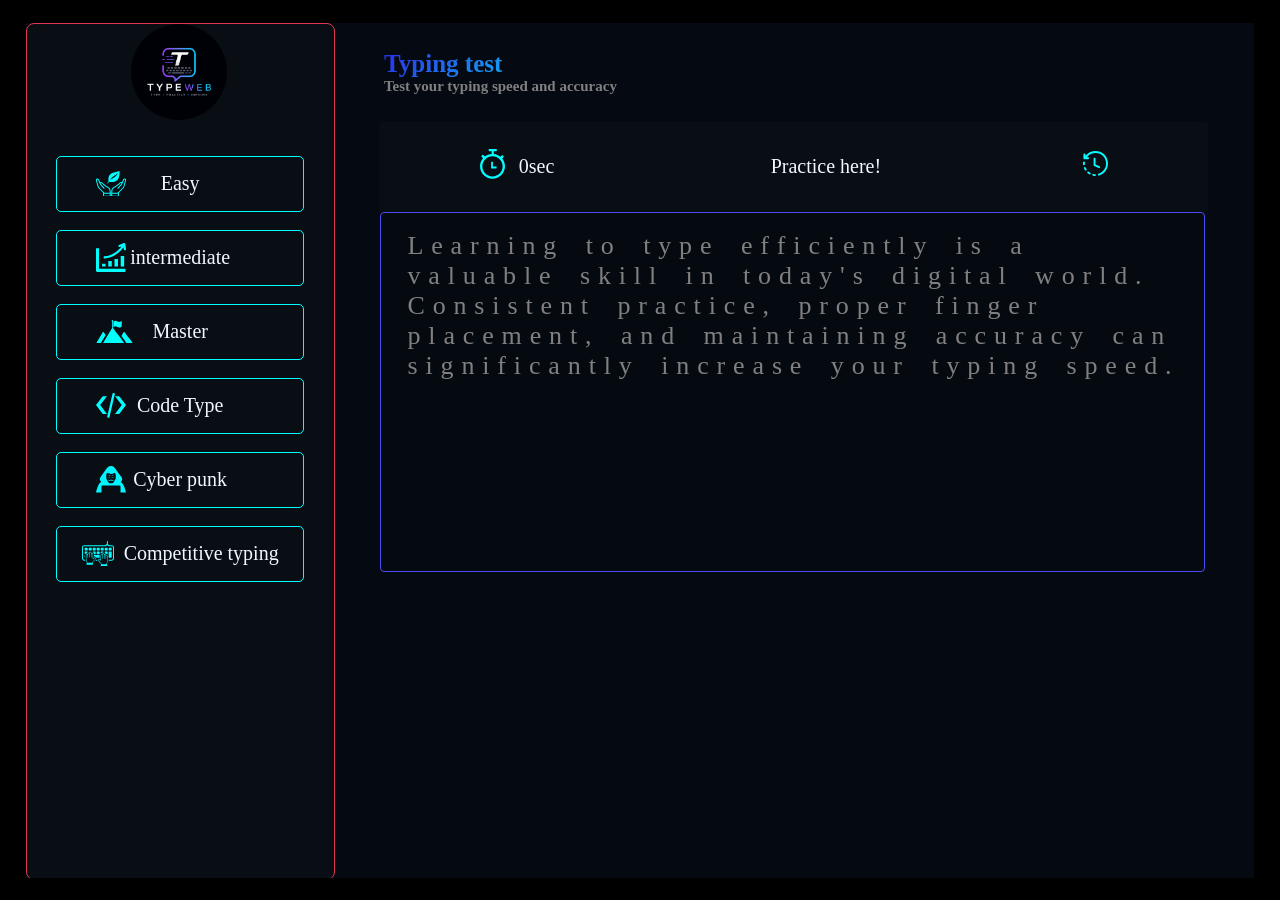
==== commit 0e107340: "Add files via upload" ====
--- a/index.html
+++ b/index.html
@@ -43,14 +43,14 @@
     <link rel="stylesheet" href="style.css">
     <link href="https://fonts.googleapis.com/css2?family=JetBrains+Mono&display=swap" rel="stylesheet">
     <!-- Google tag (gtag.js) -->
-    <!-- <script async src="https://www.googletagmanager.com/gtag/js?id=G-E615BTZY1J"></script>
+    <script async src="https://www.googletagmanager.com/gtag/js?id=G-E615BTZY1J"></script>
     <script>
         window.dataLayer = window.dataLayer || [];
         function gtag() { dataLayer.push(arguments); }
         gtag('js', new Date());
 
         gtag('config', 'G-E615BTZY1J');
-    </script> -->
+    </script> 
 </head>
 
 <body>
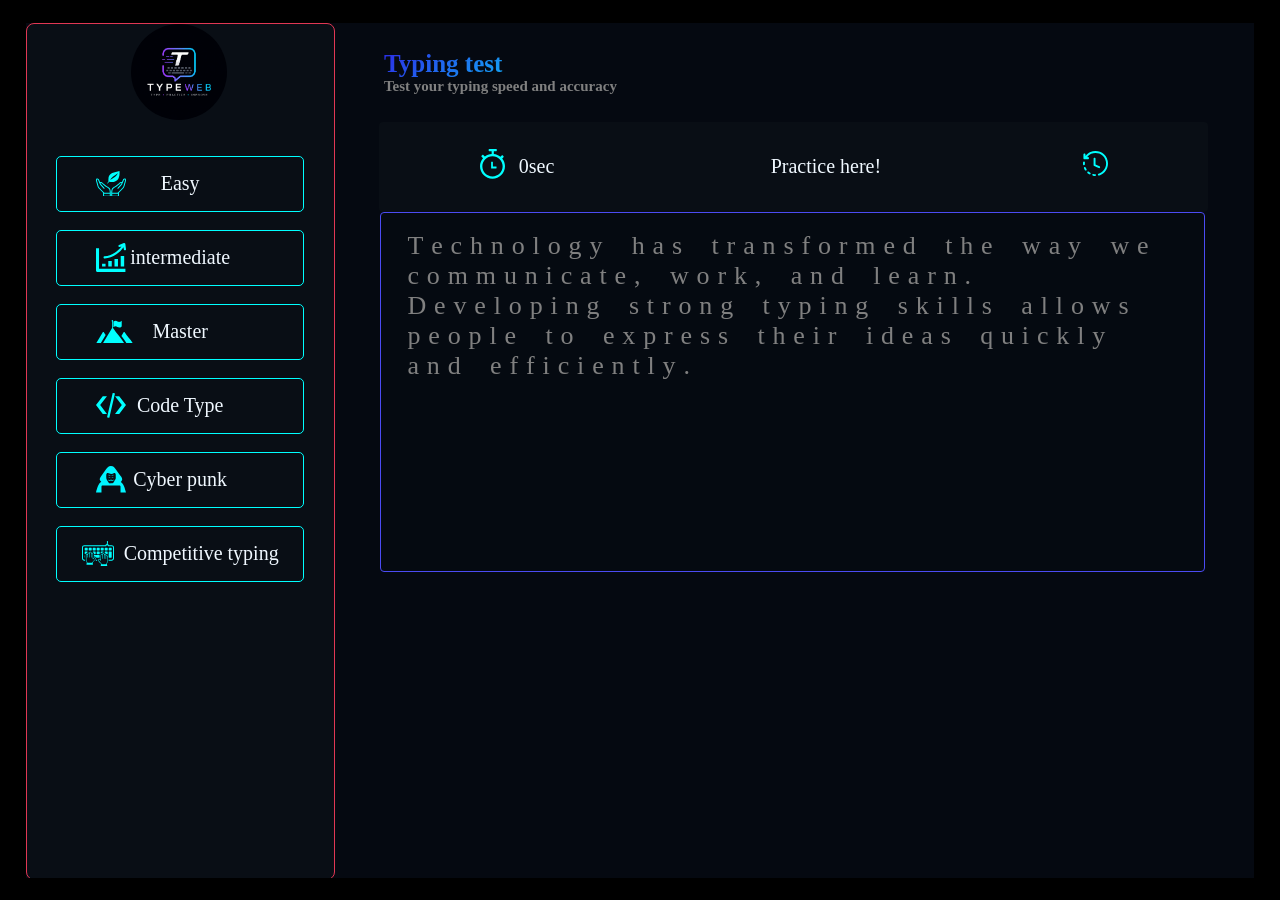
==== commit bb7546b2: "Add files via upload" ====
--- a/index.html
+++ b/index.html
@@ -136,8 +136,9 @@
                     <h3>Test your typing speed and accuracy</h3>
 
                 </div>
-
-
+                <div class="light" style="display: none;"><?xml version="1.0" encoding="utf-8"?><svg class="lighticon" version="1.1" id="Layer_1" xmlns="http://www.w3.org/2000/svg" xmlns:xlink="http://www.w3.org/1999/xlink" x="0px" y="0px" width="122.882px" height="73.393px" viewBox="0 0 122.882 73.393" enable-background="new 0 0 122.882 73.393" xml:space="preserve"><g><path fill-rule="evenodd" clip-rule="evenodd" d="M87.189,0H35.694C16.063,0,0,16.513,0,36.697l0,0 c0,20.182,16.063,36.695,35.694,36.695h51.496c19.632,0,35.692-16.514,35.692-36.695l0,0C122.882,16.513,106.821,0,87.189,0 L87.189,0z M59.367,6.057c1.739,1.233,3.36,2.61,4.846,4.098l0.022,0.022l0.073,0.07c0.927,0.932,1.803,1.921,2.621,2.939 c0.839,1.041,1.631,2.141,2.363,3.284c3.71,5.79,5.882,12.679,5.925,20.065c0.012,0.068,0.014,0.141,0.014,0.213v0.006l0,0v0.08 l-0.002,0.039v0.021l-0.012,0.061c-0.026,5.129-1.081,10.014-2.961,14.455c-0.307,0.725-0.642,1.449-0.998,2.16 c-1.823,3.643-4.213,6.947-7.046,9.777l-0.021,0.02c-0.311,0.311-0.671,0.652-1.05,1.008c-0.352,0.326-0.724,0.652-1.093,0.971 c-0.816,0.697-1.665,1.357-2.544,1.986h25.974l0.18-0.008h0.005h0.095l0.032,0.002h0.029l0.029,0.006 c3.996-0.021,7.828-0.881,11.318-2.408c0.569-0.25,1.141-0.521,1.7-0.813c2.862-1.479,5.473-3.432,7.72-5.742l0.012-0.012 l-0.003-0.004l0.023-0.023l0.052-0.049c0.734-0.758,1.434-1.557,2.08-2.389l0.002-0.002l-0.002-0.002 c0.673-0.857,1.308-1.758,1.882-2.678c2.962-4.74,4.699-10.365,4.722-16.381l-0.01-0.129v-0.004v-0.008l0.005-0.033v-0.021 l0.002-0.045v-0.016l0.007-0.045c-0.016-3.316-0.558-6.522-1.537-9.527c-0.247-0.757-0.517-1.495-0.806-2.191 c-1.512-3.676-3.714-6.998-6.427-9.785l-0.018-0.025l-0.003,0.002l-0.011-0.012h-0.003l-0.02-0.021l-0.01-0.016 c-0.728-0.746-1.515-1.465-2.338-2.146c-0.827-0.687-1.696-1.333-2.594-1.927C97.021,7.86,91.592,6.089,85.8,6.062l-0.139,0.007 h-0.002l-0.027-0.004h-0.029h-0.029h-0.032l-0.027-0.007H59.367L59.367,6.057z M36.696,7.864 c-16.183,0-29.308,13.124-29.308,29.308c0,16.186,13.125,29.311,29.308,29.311c16.185,0,29.311-13.125,29.311-29.311 C66.007,20.988,52.881,7.864,36.696,7.864L36.696,7.864z"/></g></svg></div>
+
+<div class="lightonn" style="display: none;"><?xml version="1.0" encoding="utf-8"?><svg class="lighton" version="1.1" id="Layer_1" xmlns="http://www.w3.org/2000/svg" xmlns:xlink="http://www.w3.org/1999/xlink" x="0px" y="0px" width="122.879px" height="72.555px" viewBox="0 0 122.879 72.555" enable-background="new 0 0 122.879 72.555" xml:space="preserve"><g><path d="M85.953,5.357h0.65c8.5,0,16.229,3.479,21.834,9.084s9.084,13.335,9.084,21.835c0,0.133,0,0.266-0.002,0.396 c-0.002,0.133-0.004,0.266-0.008,0.398c-0.004,0.131-0.008,0.264-0.012,0.395l0,0c-0.006,0.131-0.012,0.264-0.018,0.395l0,0 c-0.008,0.131-0.016,0.262-0.023,0.393l0,0c-0.008,0.131-0.018,0.262-0.027,0.393l0,0c-0.01,0.129-0.021,0.26-0.033,0.389v0.002 c-0.035,0.389-0.076,0.777-0.125,1.162l0,0c-0.891,6.939-4.107,13.18-8.838,17.91c-4.992,4.992-11.672,8.301-19.074,8.963l0,0 c-0.129,0.012-0.26,0.023-0.389,0.033h-0.002c-0.129,0.01-0.26,0.02-0.391,0.027l0,0c-0.131,0.01-0.262,0.016-0.393,0.023h-0.002 c-0.129,0.006-0.262,0.012-0.393,0.018l0,0c-0.133,0.006-0.264,0.01-0.395,0.012h-0.002c-0.131,0.004-0.264,0.006-0.396,0.008l0,0 c-0.131,0.002-0.264,0.004-0.396,0.004h-0.65c-8.496,0-16.227-3.482-21.834-9.088c-5.605-5.605-9.086-13.334-9.086-21.832 c0-8.5,3.479-16.23,9.084-21.835C69.723,8.836,77.451,5.357,85.953,5.357L85.953,5.357z M86.604,0h-0.65H36.277 c-9.979,0-19.049,4.081-25.623,10.654C4.08,17.228,0,26.298,0,36.277c0,9.979,4.081,19.047,10.655,25.621 c6.574,6.574,15.645,10.656,25.622,10.656h49.676h0.65c0.156,0,0.311-0.002,0.467-0.004l0,0c0.154-0.002,0.311-0.004,0.465-0.008 l0,0c0.154-0.006,0.311-0.01,0.465-0.016l0,0c0.154-0.006,0.309-0.014,0.463-0.021l0,0c0.154-0.008,0.307-0.016,0.461-0.025l0,0 c0.154-0.01,0.307-0.021,0.459-0.033l0,0c0.154-0.012,0.307-0.023,0.459-0.037l0,0c8.693-0.779,16.527-4.656,22.383-10.512 c5.443-5.443,9.178-12.6,10.301-20.564v-0.002c0.043-0.299,0.082-0.602,0.117-0.904l0,0c0.035-0.303,0.066-0.605,0.092-0.912l0,0 c0.014-0.152,0.027-0.305,0.039-0.457l0,0c0.012-0.154,0.023-0.307,0.033-0.461l0,0c0.01-0.152,0.018-0.307,0.025-0.461l0,0 c0.008-0.154,0.016-0.309,0.021-0.463l0,0c0.006-0.154,0.01-0.309,0.014-0.465l0,0c0.004-0.154,0.008-0.309,0.01-0.465 s0.002-0.311,0.002-0.467c0-9.979-4.08-19.049-10.654-25.624C105.652,4.081,96.582,0,86.604,0L86.604,0z"/></g></svg></div>
 
 
 
--- a/style.css
+++ b/style.css
@@ -699,4 +699,14 @@
     fill: aqua;
     max-width: 80%;
 
+}
+.lighticon{
+    fill: #00F5FF;
+    width:35px;
+
+}
+.lighton{
+      fill: #00F5FF;
+    width:35px;
+
 }
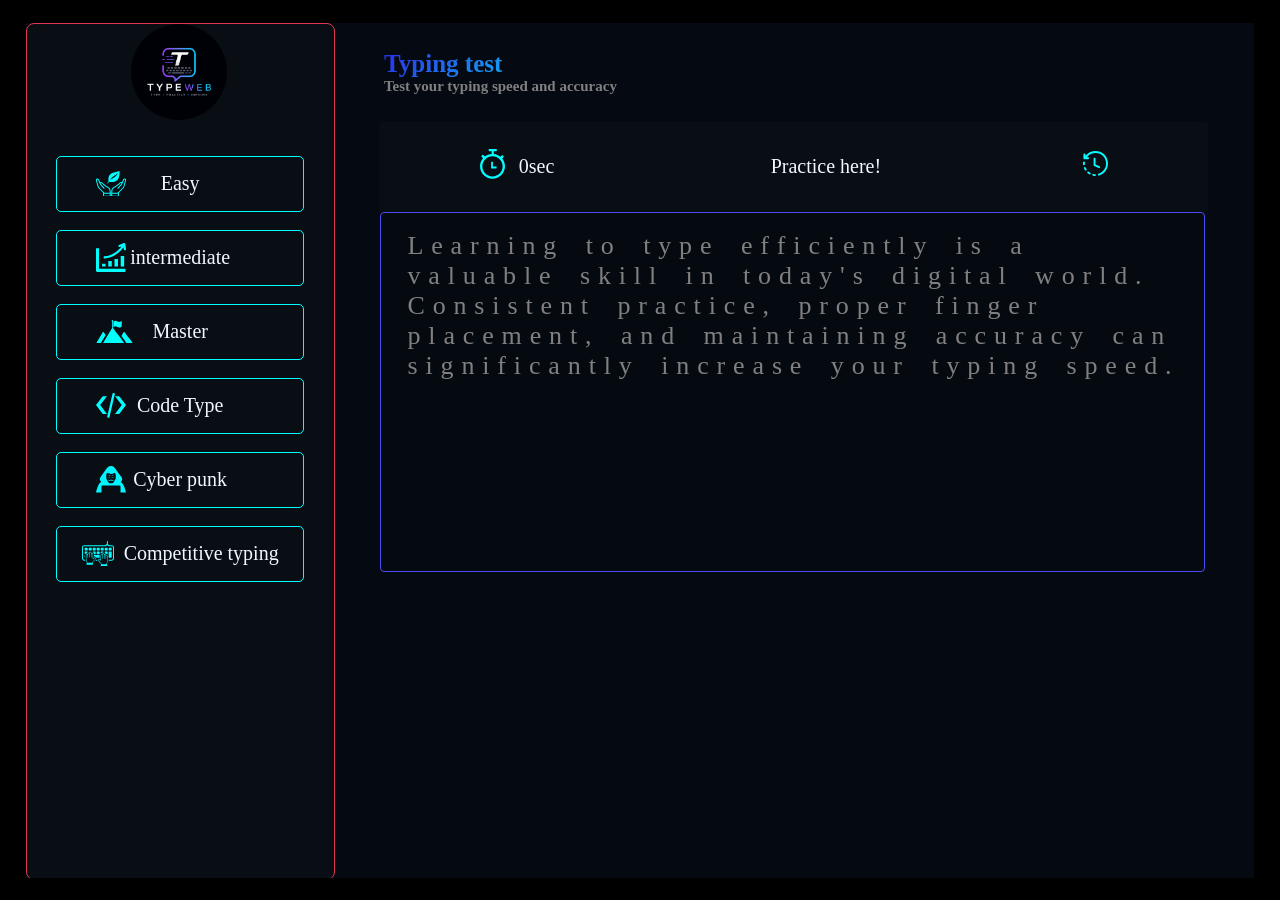
==== commit 153b1a04: "Add files via upload" ====
--- a/index.html
+++ b/index.html
@@ -22,6 +22,7 @@
 
     <!-- Author -->
     <meta name="author" content="Rajat Sharma">
+    <meta name="google-adsense-account" content="ca-pub-7836127342747657">
 
     <!-- Search engine instructions -->
     <meta name="robots" content="index, follow">
@@ -51,6 +52,8 @@
 
         gtag('config', 'G-E615BTZY1J');
     </script> 
+    <script async src="https://pagead2.googlesyndication.com/pagead/js/adsbygoogle.js?client=ca-pub-7836127342747657"
+     crossorigin="anonymous"></script>
 </head>
 
 <body>
